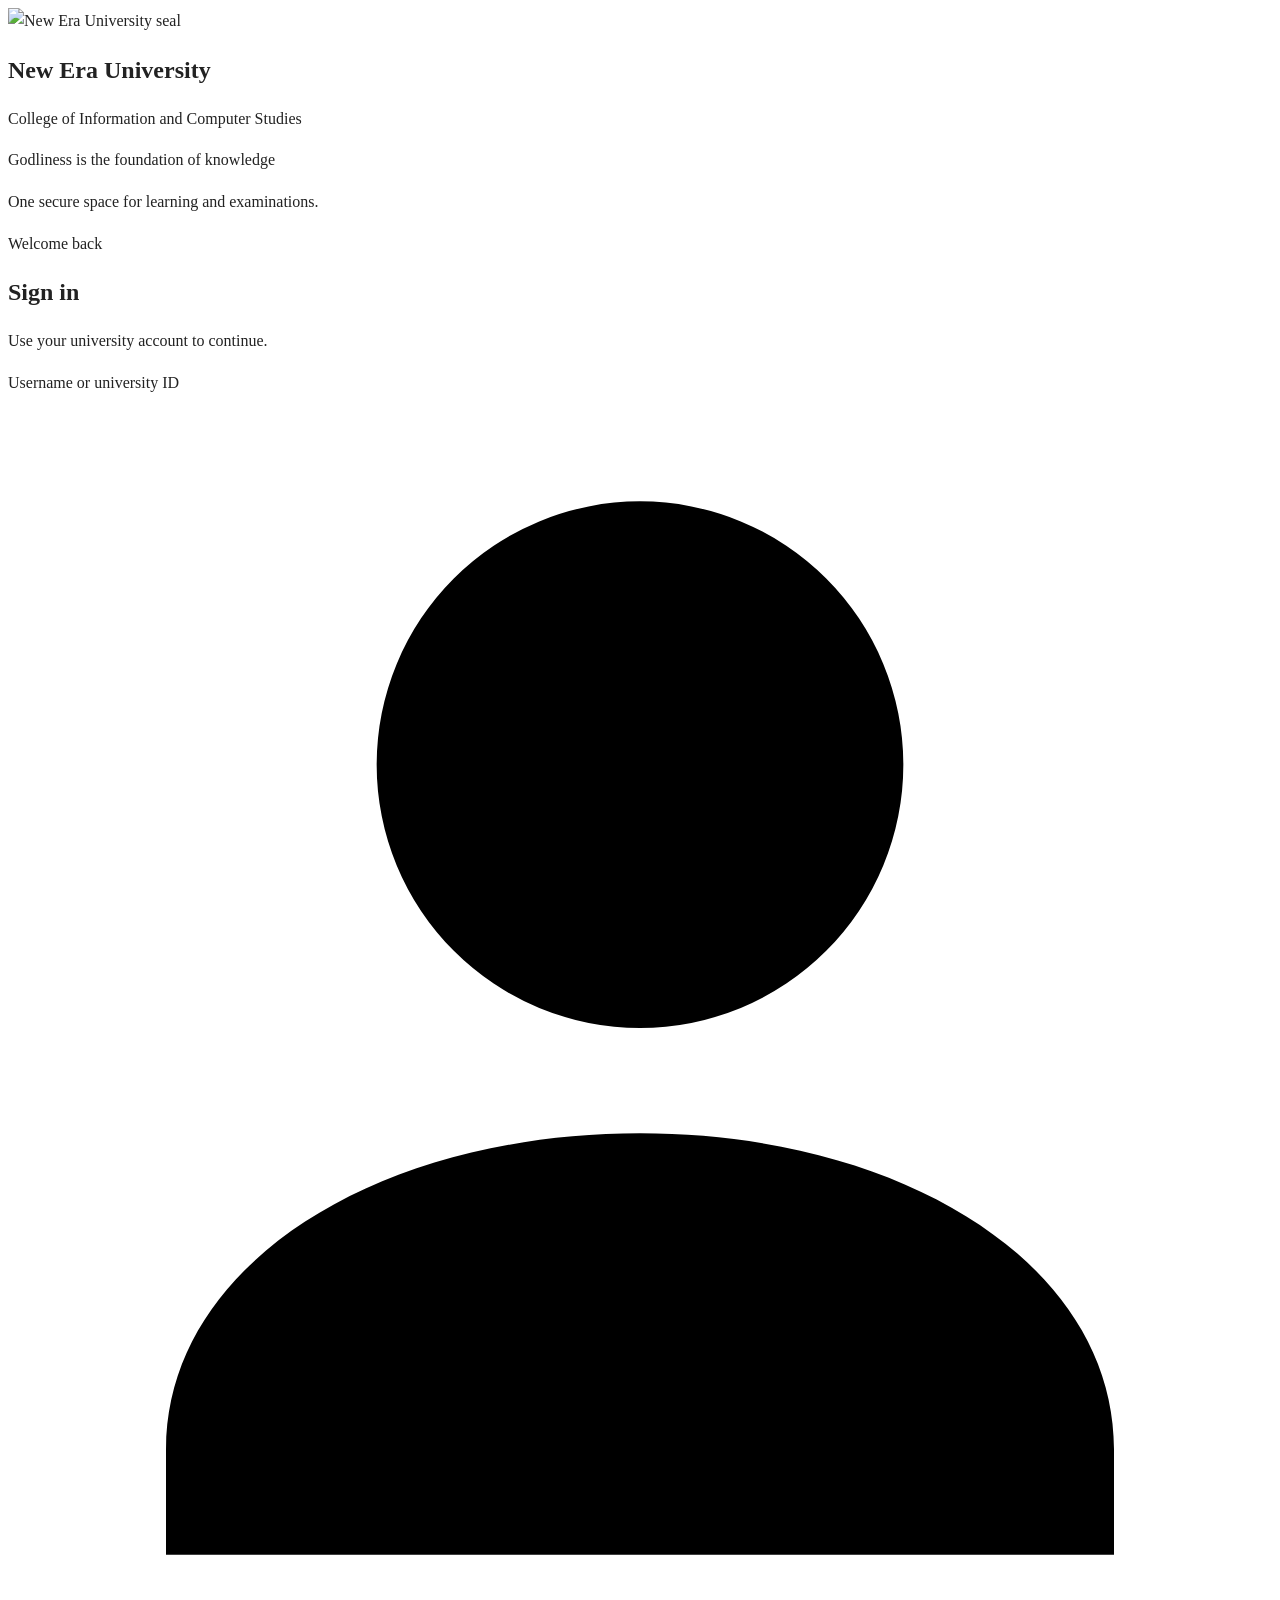
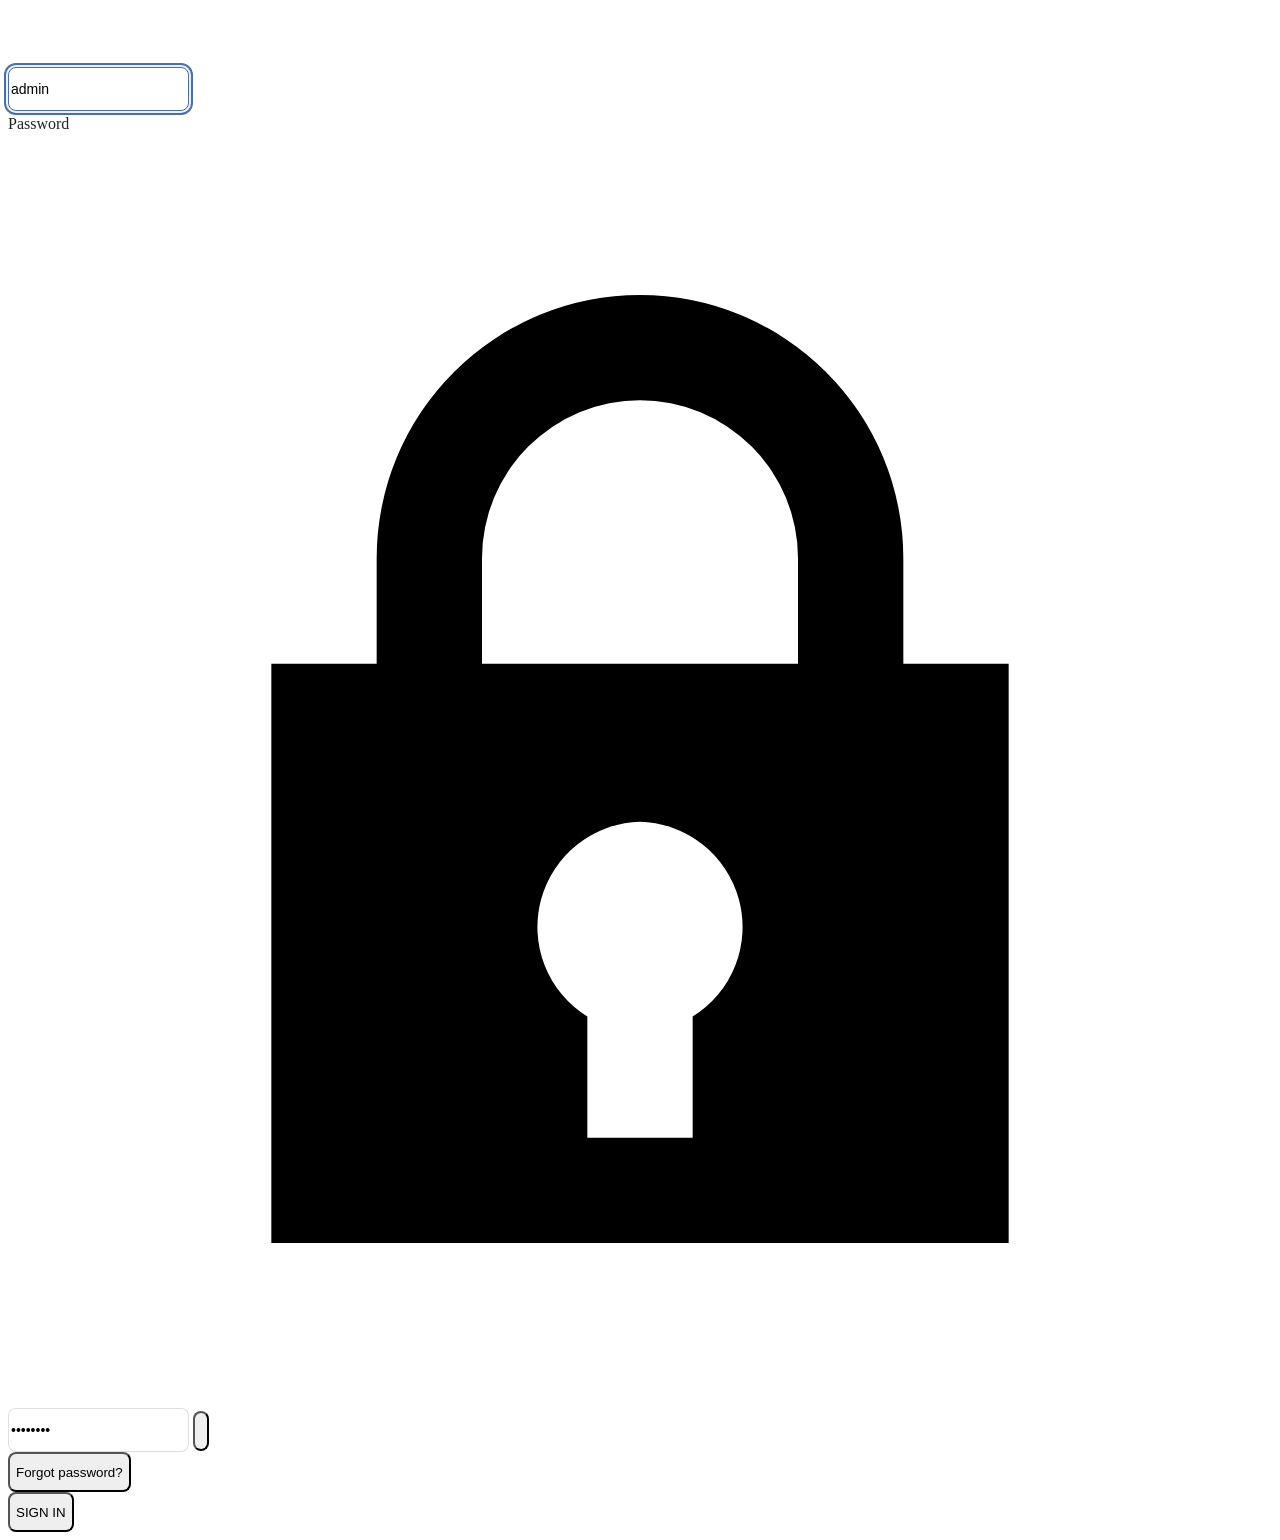
==== html/index.html @ f22efdcf "Redesign Professor workspace and unify role themes - Professor: new Dashboard (top performers, class" ====
<!DOCTYPE html>
<html lang="en">
<head>
  <meta charset="UTF-8" />
  <meta name="viewport" content="width=device-width, initial-scale=1.0" />
  <title>Opening Sign In | Online Examination</title>
  <meta http-equiv="refresh" content="0; url=login.html">
  <link rel="stylesheet" href="../css/style.css?v=20260919-unified-login">
  <link rel="stylesheet" href="../css/shared-ui.css?v=20261118-keep-search">
</head>

<body class="login-bg">
  <div class="overlay"></div>
  
  <div class="container login-container">
    <div class="header">
      <img src="../assets/logo.PNG" alt="NEU Logo" class="logo" />
      <div>
        <h1>NEW ERA UNIVERSITY</h1>
        <h3>COLLEGE OF INFORMATION AND COMPUTER STUDIES</h3>
      </div>
    </div>
    
    <p class="subtitle">Online Examination System</p>
    
    <p>Opening the secure sign-in page…</p>
    <a class="btn admin" href="login.html">CONTINUE TO SIGN IN</a>
  </div>
  
  <script>
    window.location.replace("login.html");
  </script>

</body>
</html>
---- css/shared-ui.css ----
/* ============================================================
   Shared UI layer — design tokens, softening, role accents,
   and the header profile menu.

   Loaded AFTER each page's own styles so these rules win on ties.
   Role accent is chosen by <body data-role="admin|faculty|student">.
   ============================================================ */

:root {
  /* Soft-rounded control shapes */
  --r-sm: 8px;
  --r-md: 12px;
  --r-lg: 18px;
  --r-pill: 999px;

  /* Layered, low-contrast shadows instead of hard borders */
  --sh-xs: 0 1px 2px rgba(16, 24, 40, 0.04);
  --sh-sm: 0 2px 8px rgba(16, 24, 40, 0.06);
  --sh-md: 0 6px 18px rgba(16, 24, 40, 0.08);
  --sh-lg: 0 16px 40px rgba(16, 24, 40, 0.14);

  /* Hairlines, softened */
  --line: rgba(16, 24, 40, 0.08);
  --line-strong: rgba(16, 24, 40, 0.14);

  --ink: #1f2933;
  --ink-soft: #667085;
  --surface: #ffffff;
  --surface-soft: #f7f8fa;

  /* Type scale. The floor is 12px and only labels sit there; anything a
     person actually reads is 13px or larger. */
  --fs-label: 12px;   /* uppercase chips, badges, table-less metadata */
  --fs-sm:    13px;   /* secondary text, captions                     */
  --fs-body:  14px;   /* tables, form text, list content              */
  --fs-md:    15px;   /* primary reading text                         */
  --fs-lg:    17px;   /* section headings                             */

  --lh-tight: 1.35;   /* headings                                     */
  --lh-body:  1.6;    /* everything read in sentences                 */

  /* Comfortable measure for prose. Tables deliberately ignore this. */
  --measure: 70ch;

  /* Minimum comfortable click target */
  --tap: 40px;

  /* Default accent, overridden per role below */
  --accent: #4A6FA5;
  --accent-dark: #3A587F;
  --accent-ink: #ffffff;
  --accent-soft: rgba(74, 111, 165, 0.10);
  --accent-line: rgba(74, 111, 165, 0.28);

  /* Canonical role colors shared by the role picker, login, and dashboards. */
  --role-admin: #4A6FA5;
  --role-faculty: #3A7D78;
  --role-student: #487F53;

  /* Semantic colours. Deliberately NOT the role accent: their meaning must
     stay identical across all three roles, per the project plan. */
  --action:   #4E6E8E;   /* neutral secondary action  */
  --danger:   #B3261E;   /* destructive               */
  --ok-ink:   #2F6B3C;   /* success text              */
  --warn:     #B4780F;   /* attention                 */
  --warn-ink: #8A5A00;   /* attention text            */

  /* Shared report states. Components consume these tokens instead of
     carrying their own literal colors. */
  --status-pending: #8A5208;
  --status-pending-surface: #FFF1DC;
  --status-resolved: #286C3F;
  --status-resolved-surface: #E5F4E9;
  --status-dismissed: #A23939;
  --status-dismissed-surface: #FDE8E7;

  /* Toasts use semantic tokens so their complete surface—not only the
     accent stripe—follows the active account theme. */
  --toast-surface: var(--surface);
  --toast-text: var(--ink);
  --toast-muted: var(--ink-soft);
  --toast-success: #2F6B3C;
  --toast-error: var(--danger);

  /* Compatibility aliases for older components; all resolve through the
     current shared token system instead of depending on individual pages. */
  --accent-strong: var(--accent-dark);
  --border: var(--line);
  --text-muted: var(--ink-soft);
  --success: var(--status-resolved);
  --ok-soft: var(--status-resolved-surface);
}

/* Muted role accents, per the project plan */
body[data-role="admin"] {
  --accent: var(--role-admin);                /* muted blue */
  --accent-soft: rgba(74, 111, 165, 0.10);
  --accent-line: rgba(74, 111, 165, 0.28);
}

body[data-role="faculty"] {
  --accent: var(--role-faculty); /* muted teal — 4.79:1 on white */
  --accent-dark: #2E6663;
  --accent-soft: rgba(58, 125, 120, 0.10);
  --accent-line: rgba(58, 125, 120, 0.28);
}

body[data-role="student"] {
  --accent: var(--role-student); /* muted green — 4.73:1 on white */
  --accent-dark: #3A6743;
  --accent-soft: rgba(72, 127, 83, 0.10);
  --accent-line: rgba(72, 127, 83, 0.28);
}

/* Persistent dark theme shared by Admin, Faculty, and Student. */
:root[data-theme="dark"] {
  color-scheme: dark;
  --ink:#e8eef5;
  --ink-soft:#aeb9c7;
  --surface:#1b2430;
  --surface-soft:#232e3b;
  --line:rgba(226,232,240,.12);
  --line-strong:rgba(226,232,240,.22);
  --sh-xs:0 1px 2px rgba(0,0,0,.25);
  --sh-sm:0 2px 8px rgba(0,0,0,.28);
  --sh-md:0 6px 18px rgba(0,0,0,.32);
  --sh-lg:0 16px 40px rgba(0,0,0,.42);
  --status-pending:#EDC27B;
  --status-pending-surface:rgba(211,154,69,.15);
  --status-resolved:#9BD1A9;
  --status-resolved-surface:rgba(104,180,125,.15);
  --status-dismissed:#EBA0A0;
  --status-dismissed-surface:rgba(215,122,122,.15);
  --toast-success:#82B88C;
}
:root[data-theme="dark"] body { background:#141b24 !important; color:var(--ink) !important; }
:root[data-theme="dark"] .topbar,
:root[data-theme="dark"] .section-card,
:root[data-theme="dark"] .stat-card,
:root[data-theme="dark"] .subject-card,
:root[data-theme="dark"] .sub-card,
:root[data-theme="dark"] .profile-panel,
:root[data-theme="dark"] .modal,
:root[data-theme="dark"] .question-modal,
:root[data-theme="dark"] .subject-info-cell,
:root[data-theme="dark"] .enrolled-subject-card,
:root[data-theme="dark"] .exam-compact-list,
:root[data-theme="dark"] .exam-list-row,
:root[data-theme="dark"] .review-question-card,
:root[data-theme="dark"] .result-detail-body,
:root[data-theme="dark"] .result-detail-grid { background:var(--surface) !important; color:var(--ink) !important; }
:root[data-theme="dark"] h1,:root[data-theme="dark"] h2,:root[data-theme="dark"] h3,:root[data-theme="dark"] h4,
:root[data-theme="dark"] strong,:root[data-theme="dark"] .exam-list-title,:root[data-theme="dark"] .subject-exam-name { color:var(--ink); }
:root[data-theme="dark"] input,:root[data-theme="dark"] select,:root[data-theme="dark"] textarea,
:root[data-theme="dark"] .opt-label,:root[data-theme="dark"] .review-answer-cell { background:var(--surface-soft) !important; color:var(--ink) !important; border-color:var(--line-strong) !important; }
:root[data-theme="dark"] th { background:#202b38 !important; color:#cbd5e1 !important; }
:root[data-theme="dark"] td { color:#dce5ef !important; }
:root[data-theme="dark"] .exam-list-row:hover,:root[data-theme="dark"] .subject-exam-row:hover { background:#202b38 !important; }

/* ---------- Legibility ----------
   None of the pages set a body line-height, so everything fell back to the
   browser default of about 1.2. That is too tight for reading. */

body {
  line-height: var(--lh-body);
  font-size: 16px;
  box-sizing: border-box;
  min-width: 0;
}

/* The shared navigation occupies real viewport space on desktop.  Keeping the
   offset on the body lets every role page resize as one shell, including pages
   whose panels use different class names. */
body.sidebar-layout-ready {
  --sidebar-shell-width: 260px;
  padding-left: 0;
  transition: padding-left .28s ease;
}

body.sidebar-layout-ready.sidebar-open {
  padding-left: var(--sidebar-shell-width);
}

body.sidebar-layout-ready.sidebar-mini {
  padding-left: var(--sidebar-mini-width, 76px);
}

body.sidebar-layout-ready.sidebar-mini.sidebar-open {
  padding-left: var(--sidebar-shell-width);
}

body.sidebar-layout-ready > .topbar {
  position: sticky;
  top: 0;
  /* Keep header popovers above cards and sticky workspace tabs. The sidebar
     and dialogs intentionally use higher layers, so they still cover it. */
  z-index: 40;
  width: 100%;
  max-width: 100%;
  box-sizing: border-box;
}

body.sidebar-layout-ready > :not(#sidebar):not(script):not(.topbar) {
  min-width: 0;
  max-width: 100%;
  box-sizing: border-box;
}

h1, h2, h3, h4 {
  line-height: var(--lh-tight);
  text-wrap: balance;
}

/* Raise the floor. Anything previously at 10-11px was unreadably small; these
   selectors cover the labels, chips and metadata that sat there. */
.stat-lbl,
.review-tag,
.status-pill,
.profile-role,
.remark-head,
.grade-sub,
.preview-pts,
.toast-icon,
.nextup-tag {
  font-size: var(--fs-label);
  line-height: 1.4;
}

/* Content-bearing text: never below 13px, and given room to breathe. */
table,
.grade-ans,
.grade-guide,
.grade-auto-note,
.option-item,
.exam-item-info p,
.review-a,
.review-q,
.remark-box p,
.field-error,
.toast,
.confirm-msg,
.settings-row,
.scale-note,
.no-exams,
.sub-name,
.q-title,
.opt-label,
.preview-q-text {
  font-size: var(--fs-body);
  line-height: var(--lh-body);
}

/* Prose gets a comfortable measure. Tables and grids are exempt: they need
   the full width, and are scrolled rather than wrapped. */
.confirm-msg,
.review-a,
.grade-ans,
.remark-box p,
.no-exams,
.fig-note,
.exam-item-info p,
.preview-instructions,
#modalExamSub,
#studentInfo {
  max-width: var(--measure);
}

/* Comfortable click targets. Several buttons measured 30-33px tall. */
button,
.btn,
.btn-take-exam,
.btn-secondary,
.logout-btn,
.back-btn,
.add-option-btn,
.add-exam-btn,
.edit-btn,
.delete-btn,
.save-btn,
.cancel-btn,
.profile-item {
  min-height: var(--tap);
}

/* Small in-row actions keep their compact look but still meet the floor. */
table button,
.question-actions button,
.exam-item-actions button,
.option-input-group button {
  min-height: 34px;
  padding-top: 7px;
  padding-bottom: 7px;
}

/* Inputs match their buttons so rows line up. */
input:not([type="checkbox"]):not([type="radio"]):not([type="file"]),
select,
textarea {
  min-height: var(--tap);
  font-size: var(--fs-body);
}

textarea {
  line-height: var(--lh-body);
}

/* ---------- Softening ---------- */

/* Controls */
button,
input,
select,
textarea {
  border-radius: var(--r-sm);
}

button {
  transition: background-color .18s ease, box-shadow .18s ease, transform .18s ease;
}

button:not(:disabled):hover {
  box-shadow: var(--sh-sm);
}

button:not(:disabled):active {
  transform: translateY(1px);
}

input,
select,
textarea {
  border: 1px solid var(--line-strong);
  transition: border-color .18s ease, box-shadow .18s ease;
}

input:focus,
select:focus,
textarea:focus {
  outline: none;
  border-color: var(--accent);
  box-shadow: 0 0 0 3px var(--accent-soft);
}

/* Visible keyboard focus everywhere (plan: accessibility) */
a:focus-visible,
button:focus-visible,
input:focus-visible,
select:focus-visible,
textarea:focus-visible,
[tabindex]:focus-visible {
  outline: 2px solid var(--accent);
  outline-offset: 2px;
  border-radius: var(--r-sm);
}

/* Surfaces */
.panel,
.card,
.modal,
.exam-box,
.question-modal,
.section-card,
.stat-card,
.sub-card,
.exams-section,
.questions-section,
.login-container {
  border-radius: var(--r-lg);
  box-shadow: var(--sh-md);
}

.exam-item,
.question-item,
.grade-item,
.review-item,
.preview-q,
.action-box,
.remark-box,
.review-head {
  border-radius: var(--r-md);
}

/* Header: soft shadow rather than a hard rule */
.topbar {
  box-shadow: var(--sh-sm);
  border-bottom: 1px solid var(--line);
}

/* Sidebar: rounded outer edge, softer surface */
#sidebar {
  background: #f4f5f7;
  border-right: 1px solid var(--line);
  border-top-right-radius: var(--r-lg);
  border-bottom-right-radius: var(--r-lg);
  box-shadow: var(--sh-md);
  /* the JS animates width, so transition width rather than transform */
  transition: width .28s ease;
}

#sidebar a {
  border-radius: var(--r-md);
  margin: 3px 10px;
  padding: 11px 14px;
  transition: background-color .18s ease, color .18s ease;
}

#sidebar a:hover {
  background: var(--accent-soft);
  color: var(--accent);
}

#sidebar a.active {
  background: var(--accent);
  color: var(--accent-ink);
  font-weight: 700;
}

#sidebar .close-x {
  border-radius: var(--r-pill);
  width: 40px;
  height: 40px;
  line-height: 1;
  display: inline-flex;
  align-items: center;
  justify-content: center;
  margin-left: 10px;
}

#sidebar .close-x:hover {
  background: var(--accent-soft);
  color: var(--accent);
}

/* Shared sidebar: the same drawer on all three dashboards */
#sidebar {
  position: fixed;
  top: 0;
  left: 0;
  height: 100dvh;
  width: 0;
  overflow-x: hidden;
  overflow-y: auto;
  z-index: 50;
  padding-top: 12px;
  white-space: nowrap;
  max-width: 100vw;
  box-sizing: border-box;
}

#sidebar .close-x {
  border: none;
  background: transparent;
  font-size: 24px;
  color: var(--ink-soft, #495057);
  cursor: pointer;
}

#sidebar a {
  display: flex;
  align-items: center;
  gap: 11px;
  font-size: 15px;
  color: #45505c;
  text-decoration: none;
}

#sidebar a .nav-icon {
  width: 20px;
  flex: none;
  text-align: center;
  font-size: 15px;
}

#sidebar .sidebar-divider {
  display:flex;
  align-items:center;
  gap:10px;
  margin:14px 16px 8px;
  color:var(--ink-soft);
  font-size:10px;
  font-weight:800;
  letter-spacing:.08em;
  text-transform:uppercase;
}
#sidebar .sidebar-divider::after { content:""; height:1px; flex:1; background:var(--line-strong); }
#sidebar .sidebar-divider span { flex:none; }

.menu-btn {
  font-size: 24px;
  line-height: 1;
  cursor: pointer;
  color: #111;
  background: transparent;
  border: none;
  padding: 6px 9px;
  border-radius: var(--r-sm);
  flex: none;
}

.menu-btn:hover {
  background: var(--accent-soft);
  color: var(--accent);
  box-shadow: none;
}

/* On narrow screens the drawer overlays the page. Pushing a phone-sized page
   by 260px would make its controls leave the viewport. */
@media (max-width: 760px) {
  body.sidebar-layout-ready,
  body.sidebar-layout-ready.sidebar-open {
    padding-left: 0;
  }

  #sidebar {
    width: min(260px, 88vw);
  }
}

/* Tables: rounded, hairline separators */
table {
  border-radius: var(--r-md);
  overflow: hidden;
  box-shadow: var(--sh-xs);
}

table th {
  background: #f7f8fa;
  border-bottom: 1px solid var(--line-strong) !important;
}

table td {
  border-bottom: 1px solid var(--line) !important;
}

table tr:last-child td {
  border-bottom: none !important;
}

/* Accent trims */
.tab-btn.active {
  color: var(--accent);
  border-bottom-color: var(--accent);
}

.sub-card {
  border-left: 5px solid var(--course-accent, var(--accent));
}

.stat-card {
  border-top: 4px solid var(--accent);
}

.stat-val,
.page-title,
.topbar-title {
  color: var(--accent);
}

/* Modal backdrops: softer scrim, rounded dialogs */
.modal-bg,
.question-modal-bg {
  background: rgba(16, 24, 40, 0.45);
  -webkit-backdrop-filter: blur(2px);
  backdrop-filter: blur(2px);
}

.modal,
.question-modal,
.exam-box {
  box-shadow: var(--sh-lg);
}

/* ---------- Header profile menu ---------- */

.profile-wrap {
  position: relative;
  display: flex;
  align-items: center;
  gap: 10px;
}

.header-inbox-wrap{position:relative}.header-inbox-btn{position:relative;display:grid;place-items:center;width:42px;height:42px;min-height:42px;padding:0;border:1px solid var(--line);border-radius:12px;background:var(--surface);color:var(--accent);cursor:pointer}.header-inbox-btn:hover{background:var(--accent-soft);border-color:var(--accent-line)}.header-inbox-btn svg{width:20px;height:20px;fill:currentColor}.header-inbox-count,.nav-count{display:inline-grid;place-items:center;min-width:20px;height:20px;padding:0 5px;border-radius:999px;background:var(--danger);color:#fff;font-size:10px;font-weight:850}.header-inbox-count{position:absolute;top:-6px;right:-6px;border:2px solid var(--surface)}.header-inbox-panel{position:absolute;z-index:240;top:calc(100% + 12px);right:0;display:none;width:min(390px,calc(100vw - 28px));overflow:hidden;border:1px solid var(--line);border-radius:16px;background:var(--surface);box-shadow:var(--sh-lg)}.header-inbox-panel.open{display:block}.header-inbox-panel>header{display:flex;justify-content:space-between;align-items:center;padding:16px 18px;border-bottom:1px solid var(--line)}.header-inbox-panel>header span{color:var(--ink-soft);font-size:12px}.header-inbox-list{max-height:430px;overflow:auto}.header-inbox-item{display:grid;gap:3px;padding:14px 18px;border-bottom:1px solid var(--line);background:transparent}.header-inbox-item.pending{box-shadow:inset 3px 0 var(--accent);background:var(--accent-soft)}.header-inbox-item>span{color:var(--accent);font-size:10px;font-weight:850;letter-spacing:.06em;text-transform:uppercase}.header-inbox-item strong{color:var(--ink);font-size:13px}.header-inbox-item p,.header-inbox-empty{margin:0;color:var(--ink-soft);font-size:12px;line-height:1.45}.header-inbox-empty{padding:24px;text-align:center}.nav-count{margin-left:auto}.topbar-right{display:flex;align-items:center}

.avatar {
  border: none;
  cursor: pointer;
  border-radius: var(--r-pill);
  background: var(--accent);
  color: var(--accent-ink);
  font-weight: 700;
  letter-spacing: 0.5px;
  display: inline-flex;
  align-items: center;
  justify-content: center;
  padding: 0;
  flex: none;
}

.avatar-sm {
  width: 42px;
  height: 42px;
  font-size: 15px;
  box-shadow: 0 0 0 2px #fff, 0 0 0 4px var(--accent-line);
}

.avatar-sm:hover {
  box-shadow: 0 0 0 2px #fff, 0 0 0 5px var(--accent);
}

.avatar-lg {
  width: 76px;
  height: 76px;
  font-size: 26px;
  margin: 0 auto 10px;
  box-shadow: 0 0 0 3px #fff, 0 0 0 6px var(--accent-line);
}

/* The panel that opens on click */
.profile-panel {
  position: absolute;
  top: calc(100% + 12px);
  right: 0;
  width: 268px;
  background: var(--toast-surface);
  border: 1px solid var(--line);
  border-radius: var(--r-lg);
  box-shadow: var(--sh-lg);
  padding: 20px 16px 12px;
  z-index: 200;
  opacity: 0;
  transform: translateY(-8px) scale(0.98);
  pointer-events: none;
  transition: opacity .18s ease, transform .18s ease;
}

.profile-panel.open {
  opacity: 1;
  transform: translateY(0) scale(1);
  pointer-events: auto;
}

/* Hero block at the top of the panel */
.profile-hero {
  text-align: center;
  padding-bottom: 16px;
  border-bottom: 1px solid var(--line);
}

.profile-name {
  font-size: 15px;
  font-weight: 700;
  color: var(--toast-text);
  line-height: 1.3;
}

.profile-role {
  display: inline-block;
  margin-top: 6px;
  font-size: 12px;
  font-weight: 700;
  text-transform: uppercase;
  letter-spacing: 0.6px;
  color: var(--accent);
  background: var(--accent-soft);
  padding: 3px 10px;
  border-radius: var(--r-pill);
}

.profile-id {
  margin-top: 6px;
  font-size: 12px;
  color: var(--toast-muted);
}

/* Menu items */
.profile-menu {
  display: flex;
  flex-direction: column;
  gap: 2px;
  margin-top: 8px;
}

.profile-item {
  display: flex;
  align-items: center;
  gap: 10px;
  width: 100%;
  padding: 11px 12px;
  border: none;
  background: transparent;
  border-radius: var(--r-md);
  cursor: pointer;
  font-size: 14px;
  font-weight: 600;
  color: var(--ink);
  text-align: left;
  font-family: inherit;
}

.profile-item:hover {
  background: var(--accent-soft);
  color: var(--accent);
  box-shadow: none;
}

.profile-item .pi-icon {
  font-size: 16px;
  width: 20px;
  text-align: center;
}

.profile-item.danger {
  color: #b3261e;
}

.profile-item.danger:hover {
  background: rgba(179, 38, 30, 0.08);
  color: #b3261e;
}

/* Settings dialog reuses the soft surface language */
.settings-row {
  display: flex;
  justify-content: space-between;
  gap: 14px;
  padding: 11px 0;
  border-bottom: 1px solid var(--line);
  font-size: 14px;
}

.settings-row:last-of-type {
  border-bottom: none;
}

.settings-label {
  color: var(--ink-soft);
}

.settings-value {
  font-weight: 600;
  color: var(--ink);
  text-align: right;
  word-break: break-word;
}

/* ---------- Toast notifications ---------- */

.toast-host {
  position: fixed;
  top: 18px;
  right: 18px;
  z-index: 400;
  display: flex;
  flex-direction: column;
  gap: 10px;
  max-width: min(380px, calc(100vw - 36px));
  pointer-events: none;
}

.toast {
  display: flex;
  align-items: flex-start;
  gap: 11px;
  padding: 13px 14px;
  background: var(--toast-surface);
  border: 1px solid var(--line);
  border-left: 4px solid var(--ink-soft);
  border-radius: var(--r-md);
  box-shadow: var(--sh-md);
  font-size: 13.5px;
  line-height: 1.5;
  color: var(--toast-text);
  pointer-events: auto;
  opacity: 0;
  transform: translateX(14px);
  transition: opacity .2s ease, transform .2s ease;
}

.toast.showing {
  opacity: 1;
  transform: translateX(0);
}

.toast.leaving {
  opacity: 0;
  transform: translateX(14px);
}

.toast-icon {
  flex: none;
  width: 21px;
  height: 21px;
  border-radius: var(--r-pill);
  display: inline-flex;
  align-items: center;
  justify-content: center;
  font-weight: 700;
  font-size: 12px;
  color: #fff;
  background: var(--ink-soft);
}

.toast-body { flex: 1; }

.toast-close {
  flex: none;
  border: none;
  background: transparent;
  cursor: pointer;
  font-size: 17px;
  line-height: 1;
  color: var(--ink-soft);
  padding: 2px 4px;
  border-radius: var(--r-sm);
}

.toast-close:hover {
  background: color-mix(in srgb, var(--toast-muted) 12%, transparent);
  box-shadow: none;
}

/* Colour reinforces the icon and the word; it never carries meaning alone. */
.toast-success { border-left-color: var(--toast-success); }
.toast-success .toast-icon { background: var(--toast-success); }
.toast-error   { border-left-color: var(--toast-error); }
.toast-error   .toast-icon { background: var(--toast-error); }
.toast-info    { border-left-color: var(--accent); }
.toast-info    .toast-icon { background: var(--accent); }

/* ---------- Confirmation dialog ---------- */

.confirm-bg { z-index: 380; }

.confirm-box {
  width: 430px;
  max-width: calc(100vw - 32px);
}

.confirm-msg {
  font-size: 14px;
  line-height: 1.6;
  color: var(--ink-soft);
  margin: 10px 0 4px;
}

.confirm-actions {
  display: flex;
  justify-content: flex-end;
  gap: 10px;
  margin-top: 20px;
}

.confirm-actions button {
  width: auto;
  min-width: 116px;
  margin-top: 0;
  padding: 10px 18px;
  border-radius: var(--r-sm);
  font-weight: 600;
  border: none;
  cursor: pointer;
}

.confirm-cancel {
  background: #eceff1;
  color: var(--ink);
}

.confirm-cancel:hover { background: #dfe4e7; }

.confirm-ok {
  background: var(--accent);
  color: var(--accent-ink);
}

.confirm-ok.is-danger { background: #b3261e; }
.confirm-ok.is-danger:hover { background: #96201a; }

/* ---------- Dialog form fields (textInputDialog / textareaInputDialog / custom prompts) ----------
   Loaded on every page (unlike the page-specific stylesheets) so these dialogs render
   correctly everywhere, not just on pages that happen to load extra CSS. */

.dialog-input-label {
  display: grid;
  gap: 7px;
  margin: 14px 0;
  color: var(--ink-soft);
  font-size: 12px;
  font-weight: 750;
}

.dialog-input-label input,
.dialog-input-label select,
.dialog-input-label textarea {
  width: 100%;
  box-sizing: border-box;
  padding: 11px 12px;
  border: 1px solid var(--line-strong);
  border-radius: 8px;
  background: var(--surface);
  color: var(--ink);
  font: inherit;
}

.dialog-input-label textarea {
  min-height: 120px;
  resize: vertical;
}

/* ---------- Inline field validation ---------- */

.has-error {
  border-color: #b3261e !important;
  box-shadow: 0 0 0 3px rgba(179, 38, 30, 0.12) !important;
}

.field-error {
  display: flex;
  align-items: flex-start;
  gap: 6px;
  margin-top: 6px;
  font-size: 12.5px;
  font-weight: 600;
  color: #b3261e;
  line-height: 1.45;
}

/* The "!" marker means the message reads as an error without relying on hue. */
.field-error::before {
  content: "!";
  flex: none;
  width: 15px;
  height: 15px;
  margin-top: 1px;
  border-radius: var(--r-pill);
  background: #b3261e;
  color: #fff;
  font-size: 10px;
  font-weight: 700;
  display: inline-flex;
  align-items: center;
  justify-content: center;
}

/* Login authentication error region */
.auth-error {
  display: none;
  align-items: flex-start;
  gap: 9px;
  margin-top: 14px;
  padding: 11px 13px;
  background: #fff0ef;
  border: 1px solid #d89a96;
  border-radius: var(--r-md);
  font-size: 13px;
  font-weight: 600;
  color: #8f1d17;
  box-shadow: 0 8px 20px rgba(64, 13, 10, 0.18);
  text-align: left;
  line-height: 1.5;
}

.auth-error.show { display: flex; }

.auth-error::before {
  content: "!";
  flex: none;
  width: 18px;
  height: 18px;
  border-radius: var(--r-pill);
  background: #b3261e;
  color: #fff;
  font-size: 11px;
  font-weight: 700;
  display: inline-flex;
  align-items: center;
  justify-content: center;
}

/* ---------- Exam briefing and timer ---------- */

.exam-head-right {
  display: flex;
  align-items: center;
  gap: 14px;
  flex: none;
}

.exam-close {
  background: none;
  border: none;
  font-size: 22px;
  cursor: pointer;
  color: var(--ink-soft);
  border-radius: var(--r-sm);
  padding: 4px 9px;
}

.exam-close:hover { background: rgba(16, 24, 40, 0.06); box-shadow: none; }

/* Timer chip, top-right of the running attempt */
.exam-timer {
  display: flex;
  flex-direction: column;
  align-items: flex-end;
  gap: 1px;
  padding: 7px 14px;
  border-radius: var(--r-md);
  background: var(--accent-soft);
  border: 1px solid var(--accent-line);
  min-width: 132px;
}

.timer-clock {
  font-size: 21px;
  font-weight: 700;
  line-height: 1.1;
  color: var(--accent);
  font-variant-numeric: tabular-nums;
}

.timer-label {
  font-size: 12px;
  font-weight: 600;
  color: var(--ink-soft);
  white-space: nowrap;
}

/* Urgency is carried by the wording too, not colour alone. */
.exam-timer.is-warning {
  background: rgba(180, 120, 20, 0.10);
  border-color: rgba(180, 120, 20, 0.35);
}

.exam-timer.is-warning .timer-clock { color: var(--warn-ink); }

.exam-timer.is-urgent {
  background: rgba(179, 38, 30, 0.10);
  border-color: rgba(179, 38, 30, 0.38);
}

.exam-timer.is-urgent .timer-clock { color: var(--danger); }

/* Details shown before the attempt starts */
.brief {
  margin: 0 0 4px;
  display: grid;
  gap: 0;
}

.brief-row {
  display: grid;
  grid-template-columns: minmax(140px, 190px) 1fr;
  gap: 16px;
  padding: 11px 0;
  border-bottom: 1px solid var(--line);
}

.brief-row:last-child { border-bottom: none; }

.brief dt {
  font-size: 13px;
  font-weight: 700;
  color: var(--ink-soft);
  text-transform: uppercase;
  letter-spacing: 0.4px;
}

.brief dd {
  margin: 0;
  font-size: 14px;
  line-height: var(--lh-body);
  color: var(--ink);
  max-width: var(--measure);
}

.brief-zone {
  margin-top: 12px;
  font-size: 13px;
  color: var(--ink-soft);
}

.brief-blocked {
  margin-top: 14px;
  padding: 12px 14px;
  background: rgba(180, 120, 20, 0.10);
  border: 1px solid rgba(180, 120, 20, 0.35);
  border-radius: var(--r-md);
  font-size: 14px;
  font-weight: 600;
  color: var(--warn-ink);
}

.field-hint {
  display: block;
  margin-top: 6px;
  font-size: 13px;
  line-height: 1.5;
  color: var(--ink-soft);
}

@media (max-width: 640px) {
  .brief-row { grid-template-columns: 1fr; gap: 3px; }
  .exam-timer { min-width: 0; }
}

/* ---------- Faculty question authoring workspace ---------- */

.authoring-bg {
  padding: 0 !important;
  align-items: stretch !important;
}

.authoring-workspace {
  display: flex;
  flex-direction: column;
  width: 100vw !important;
  max-width: 100vw !important;
  height: 100vh;
  max-height: 100vh !important;
  padding: 0 !important;
  border-radius: 0 !important;
  overflow: hidden !important;
}

.authoring-head {
  display: flex;
  align-items: center;
  gap: 14px;
  min-height: 68px;
  padding: 10px 18px;
  border-bottom: 1px solid var(--line);
  background: var(--surface);
  box-shadow: var(--sh-xs);
  z-index: 2;
}

.authoring-title { flex: 1; min-width: 0; }
.authoring-title h3 { margin: 0 0 3px; white-space: nowrap; overflow: hidden; text-overflow: ellipsis; }
.authoring-title .save-state { margin: 0; }
.authoring-head-actions { display: flex; align-items: center; gap: 9px; }

.icon-action {
  display: inline-flex;
  align-items: center;
  justify-content: center;
  min-width: var(--tap);
  min-height: var(--tap);
  border: 1px solid var(--line-strong);
  border-radius: var(--r-md);
  background: var(--surface);
  color: var(--ink);
  cursor: pointer;
  font-size: 20px;
}

.icon-action:hover { background: var(--accent-soft); color: var(--accent); }

.authoring-body {
  display: grid;
  grid-template-columns: minmax(0, 1fr) 0;
  flex: 1;
  min-height: 0;
  background: var(--surface-soft);
  transition: grid-template-columns 180ms ease;
}

.inspector-open .authoring-body { grid-template-columns: minmax(0, 1fr) minmax(300px, 360px); }

.question-canvas {
  width: min(920px, calc(100% - 40px));
  margin: 22px auto;
  padding: clamp(20px, 4vw, 42px);
  overflow-y: auto;
  border-radius: var(--r-lg);
  background: var(--surface);
  box-shadow: var(--sh-sm);
}

.question-canvas #questionText {
  min-height: 150px;
  font-size: 17px;
  line-height: 1.6;
}

.question-canvas .options-list { margin-top: 24px; }
.question-canvas .options-list > label { display: block; margin-bottom: 10px; font-weight: 700; }

.canvas-hint {
  margin-top: 28px;
  padding: 12px 14px;
  border-radius: var(--r-md);
  background: var(--accent-soft);
  color: var(--ink-soft);
  font-size: 13px;
}

.question-inspector {
  min-width: 0;
  overflow: hidden;
  border-left: 0 solid var(--line);
  background: var(--surface);
  opacity: 0;
  visibility: hidden;
  transition: opacity 140ms ease;
}

.inspector-open .question-inspector {
  padding: 18px;
  overflow-y: auto;
  border-left-width: 1px;
  opacity: 1;
  visibility: visible;
}

.inspector-head {
  display: flex;
  align-items: center;
  justify-content: space-between;
  gap: 10px;
  margin-bottom: 18px;
}

.authoring-mobile-bar { display: none; }

.question-inline-preview {
  margin-top: 24px;
  padding: 18px;
  border: 1px solid var(--border, #d7dee8);
  border-radius: 14px;
  background: var(--surface, #fff);
}
.question-inline-preview .preview-label {
  margin-bottom: 12px;
  color: var(--text-muted, #64748b);
  font-size: 12px;
  font-weight: 700;
  letter-spacing: .06em;
  text-transform: uppercase;
}
.question-inline-preview .preview-prompt { margin: 0 0 5px; font-weight: 650; }
.question-inline-preview ol { margin: 14px 0 0; padding-left: 24px; }
.question-inline-preview li { padding: 5px 8px; border-radius: 7px; }
.question-inline-preview li.is-correct { background: #dcfce7; color: #166534; }
.question-inline-preview .preview-guide { margin: 12px 0 0; color: var(--text-muted, #64748b); }
.save-discard-actions { flex-wrap: wrap; }

.inspector-group { margin: 18px 0 0; padding: 14px; border: 1px solid var(--line); border-radius: var(--r-md); }
.inspector-group legend { padding: 0 6px; font-weight: 700; }
.checkbox-stack { display: grid; gap: 9px; }
.checkbox-stack label { display: flex; align-items: center; gap: 8px; font-weight: 500; }
.matching-pair { display: grid; grid-template-columns: minmax(0,1fr) auto minmax(0,1fr) auto; align-items: center; gap: 7px; margin-bottom: 8px; }
.matching-pair button { min-width: 34px; min-height: 34px; }
.matching-preview { display: grid; grid-template-columns: minmax(0,1fr) minmax(0,1fr); gap: 5px 14px; }
.matching-preview dt { font-weight: 650; }
.matching-preview dd { margin: 0; color: var(--ink-soft); }
.student-matching { display: grid; gap: 12px; margin-top: 18px; }
.student-matching label { display: grid; grid-template-columns: minmax(140px,1fr) minmax(160px,1fr); align-items: center; gap: 12px; }
.drag-bank { display: flex; flex-wrap: wrap; gap: 8px; margin: 16px 0; }
.drag-token { padding: 9px 13px; border: 1px solid var(--accent); border-radius: 999px; background: var(--accent-soft); color: var(--ink); cursor: grab; }
.drag-token[aria-pressed="true"] { outline: 3px solid color-mix(in srgb, var(--accent) 30%, transparent); }
.drop-target { padding: 12px; border: 2px dashed var(--line-strong); border-radius: var(--r-md); }
@media (max-width: 600px) { .matching-pair, .student-matching label { grid-template-columns: 1fr; } }
.question-catalog-head { align-items:flex-start; gap:18px; padding-bottom:18px; border-bottom:1px solid var(--line); }
.question-catalog-title { min-width:0; }.question-catalog-title>span { display:block; margin-bottom:4px; color:var(--accent); font-size:10px; font-weight:850; letter-spacing:.09em; text-transform:uppercase; }
.question-catalog-title h3 { margin:0; max-width:720px; color:var(--ink); font-size:21px; line-height:1.3; }
.question-catalog-actions { display:flex; align-items:center; gap:7px; flex:none; }
.catalog-icon-btn { display:grid; place-items:center; width:42px; min-width:42px; height:42px; min-height:42px; padding:0; border:1px solid var(--line); border-radius:11px; background:var(--surface); color:var(--accent); cursor:pointer; }
.catalog-icon-btn:hover { border-color:var(--accent-line); background:var(--accent-soft); }.catalog-icon-btn svg { width:19px; height:19px; fill:currentColor; }.catalog-icon-btn.publish { color:var(--success); }
.publish-state { display:inline-flex; align-items:center; gap:6px; min-height:34px; padding:6px 10px; border-radius:999px; background:var(--ok-soft); color:var(--ok-ink); font-size:11px; font-weight:800; white-space:nowrap; }.publish-state>span { font-size:8px; }
.question-catalog-toolbar { display:grid; grid-template-columns:max-content minmax(180px,1fr) 190px; align-items:end; gap:12px; margin:16px 0 20px; padding:0; border:0; border-radius:0; background:transparent; }
.question-catalog-toolbar .question-total { align-self:center; color:var(--ink-soft); font-size:13px; white-space:nowrap; }
.question-catalog-toolbar label { display:grid; gap:5px; color:var(--ink-soft); font-size:10px; font-weight:800; letter-spacing:.05em; text-transform:uppercase; }
.question-catalog-toolbar input, .question-catalog-toolbar select { width:100%; min-height:40px; border-color:var(--line); border-radius:9px; background:var(--surface); color:var(--ink); font-size:13px; letter-spacing:normal; text-transform:none; }
@media(max-width:760px){.question-catalog-head{align-items:center}.question-catalog-title h3{font-size:18px}.question-catalog-toolbar{grid-template-columns:1fr 160px}.question-catalog-toolbar .question-total{grid-column:1/-1}.publish-state{width:12px;min-width:12px;height:12px;min-height:12px;padding:0;font-size:0}.publish-state>span{font-size:10px}}
@media(max-width:520px){.question-catalog-head{flex-direction:column;align-items:stretch}.question-catalog-actions{justify-content:flex-start}.question-catalog-toolbar{grid-template-columns:1fr}.question-catalog-toolbar .question-total{grid-column:auto}}
.report-question-btn { margin-top: 12px; border: 0; background: transparent; color: var(--ink-soft); text-decoration: underline; cursor: pointer; }
.question-report { display: flex; justify-content: space-between; align-items: center; gap: 16px; padding: 16px; margin: 10px 0; border: 1px solid var(--line); border-left: 4px solid var(--warn); border-radius: var(--r-md); background: var(--surface); }
.question-report.resolved { border-left-color: var(--success); opacity: .78; }
.question-report h4, .question-report p { margin: 6px 0; }
.report-status { margin-left: 8px; padding: 3px 8px; border-radius: 999px; background: var(--surface-soft); font-size: 12px; text-transform: capitalize; }
.report-main { flex: 1; min-width: 0; }
.header-inbox-btn{position:relative;display:grid;width:44px;min-width:44px;height:44px;padding:0;border:0!important;border-radius:0;background:transparent!important;box-shadow:none!important}.header-inbox-btn:hover{color:var(--accent-strong)}.header-inbox-btn svg{width:25px;height:25px}.header-inbox-count{position:absolute;right:-2px;bottom:-1px;top:auto;min-width:19px;height:19px;padding:0 5px;border:2px solid var(--surface);font-size:9px}.header-inbox-head-actions{display:flex;align-items:center;gap:10px}.header-inbox-read-all{width:auto;min-height:auto;padding:0;border:0;background:transparent;color:var(--accent);font-size:12px;font-weight:800}.header-inbox-read-all:hover{text-decoration:underline;text-underline-offset:3px}.header-inbox-item{width:100%;border:0;border-bottom:1px solid var(--line);border-radius:0;color:inherit;text-align:left;cursor:pointer}.header-inbox-item:hover{background:var(--surface-soft)}
.header-inbox-title{display:flex;align-items:center;gap:9px}.header-inbox-title-count{display:inline-grid;place-items:center;min-width:26px;height:24px;padding:0 8px;border:1px solid rgba(255,255,255,.28);border-radius:999px;background:#bd3f43;color:#fff;font-size:12px;font-weight:900;line-height:1;box-shadow:0 1px 3px rgba(112,24,28,.28)}:root[data-theme="dark"] .header-inbox-title-count{background:#cf565b;color:#fff;border-color:rgba(255,255,255,.22)}
.confirm-box .confirm-cancel{background:#d8dde2!important;color:#344054!important}.confirm-box .confirm-cancel:hover{background:#cbd2d9!important}:root[data-theme="dark"] .confirm-box .confirm-cancel{background:#4a5563!important;color:#e2e8f0!important}:root[data-theme="dark"] .confirm-box .confirm-cancel:hover{background:#596575!important}.inbox-related-report{display:grid;width:100%;gap:5px;margin-top:16px;padding:13px 14px;border:1px solid var(--line);border-radius:11px;background:var(--surface-soft);color:var(--ink);text-align:left;cursor:pointer}.inbox-related-report-head{display:flex;align-items:center;justify-content:space-between;gap:10px}.inbox-related-report-head>strong{font-size:10px;letter-spacing:.06em;text-transform:uppercase}.inbox-related-report-head>span{padding:3px 7px;border-radius:999px;font-size:10px;font-weight:800;text-transform:capitalize}.inbox-related-report>b{font-size:13px}.inbox-related-report>small{color:var(--ink-soft);line-height:1.45}.question-report.inbox-report-target{outline:3px solid var(--accent);outline-offset:3px;box-shadow:var(--sh-lg)}
.report-profile-link,.report-subject-link{width:max-content;max-width:100%;color:inherit;text-decoration:none}.report-profile-link{font-weight:850}.report-subject-link{color:var(--ink-soft)}.report-profile-link:hover,.report-subject-link:hover,.report-profile-link:focus-visible,.report-subject-link:focus-visible{color:var(--accent);text-decoration:underline;text-underline-offset:3px}
.enrolled-subject-card.student-course-card{--course-accent:#2f8d83;--course-soft:#e8f5f2;position:relative;min-height:196px;overflow:hidden;padding:20px 22px;border:1px solid color-mix(in srgb,var(--course-accent) 20%,var(--line));border-left:5px solid var(--course-accent);border-radius:18px;background:linear-gradient(145deg,var(--surface) 58%,var(--course-soft));box-shadow:var(--sh-md);transition:transform .2s,box-shadow .2s,border-color .2s}.enrolled-subject-card.student-course-card:nth-child(4n+2){--course-accent:#3576a8;--course-soft:#eaf2f9}.enrolled-subject-card.student-course-card:nth-child(4n+3){--course-accent:#7560ad;--course-soft:#f0edf9}.enrolled-subject-card.student-course-card:nth-child(4n+4){--course-accent:#b2762e;--course-soft:#fbf2e6}.enrolled-subject-card.student-course-card::after{content:"";position:absolute;right:-38px;bottom:-54px;width:150px;height:150px;border:22px solid color-mix(in srgb,var(--course-accent) 10%,transparent);border-radius:50%;pointer-events:none}.enrolled-subject-card.student-course-card:hover{transform:translateY(-4px);border-color:color-mix(in srgb,var(--course-accent) 42%,var(--line));box-shadow:var(--sh-lg)}.student-course-head{position:relative;z-index:1;display:flex;align-items:center;justify-content:space-between}.student-course-icon,.student-course-arrow{display:grid;place-items:center;color:var(--course-accent)}.student-course-icon{width:40px;height:40px;border-radius:12px;background:var(--course-soft)}.student-course-arrow{width:32px;height:32px;border:1px solid color-mix(in srgb,var(--course-accent) 24%,var(--line));border-radius:10px;background:color-mix(in srgb,var(--surface) 80%,transparent);transition:transform .2s}.student-course-icon svg,.student-course-arrow svg{width:20px;height:20px;fill:currentColor}.student-course-card:hover .student-course-arrow{transform:translateX(3px)}.student-course-card .student-course-code{position:relative;z-index:1;display:block;margin:15px 0 5px;padding:0;border-radius:0;background:transparent;color:var(--course-accent);font-size:18px;font-weight:850;letter-spacing:.025em}.student-course-card h4{position:relative;z-index:1;margin:0;color:var(--ink);font-size:15px;line-height:1.35}.student-course-card .student-course-meta{position:relative;z-index:1;display:flex;grid-template-columns:none;flex-wrap:wrap;gap:7px;margin-top:15px;padding:0;border:0}.student-course-card .student-course-meta>span{display:inline-flex;margin:0;padding:5px 8px;border:1px solid color-mix(in srgb,var(--course-accent) 18%,var(--line));border-radius:999px;background:color-mix(in srgb,var(--surface) 76%,transparent);color:var(--ink-soft);font-size:11px;font-weight:750;letter-spacing:0;text-transform:none}:root[data-theme="dark"] .enrolled-subject-card.student-course-card{background:var(--surface)!important;border-color:var(--line-strong);border-left-color:var(--course-accent)}:root[data-theme="dark"] .student-course-card .student-course-icon{background:color-mix(in srgb,var(--course-accent) 18%,var(--surface-soft))}:root[data-theme="dark"] .student-course-card .student-course-meta>span{background:color-mix(in srgb,var(--surface-soft) 82%,transparent);color:var(--ink-soft)}
.student-course-progress{position:relative;z-index:1;margin-top:16px}.student-course-progress-label{display:flex;align-items:center;justify-content:space-between;gap:12px;color:var(--ink-soft);font-size:11px;font-weight:750}.student-course-progress-label strong{color:var(--course-accent);font-size:12px}.student-course-progress-track{height:7px;margin-top:7px;overflow:hidden;border-radius:999px;background:color-mix(in srgb,var(--course-accent) 13%,var(--surface-soft))}.student-course-progress-track>span{display:block;height:100%;border-radius:inherit;background:var(--course-accent);transition:width .3s ease}.student-course-progress small{display:block;margin-top:6px;color:var(--ink-muted);font-size:10px}
.report-actions { display: flex; flex-wrap: wrap; gap: 7px; justify-content: flex-end; }
.question-report[role="button"]{cursor:pointer}.question-report[role="button"]:hover,.question-report[role="button"]:focus-visible{border-color:var(--accent-line);box-shadow:var(--sh-sm);outline:none}.report-actions button{min-height:38px;border-radius:9px}.report-actions button:disabled{opacity:.5;cursor:default}.report-question-open{display:grid;place-items:center;width:38px;min-width:38px;padding:0;border:1px solid var(--line);background:var(--surface);color:var(--accent)}.report-question-open:hover{background:var(--accent-soft);border-color:var(--accent-line)}.report-question-open svg{width:18px;height:18px;fill:currentColor}.reported-question-context{margin-bottom:16px;padding:16px;border:1px solid var(--accent-line);border-left:4px solid var(--warn);border-radius:12px;background:var(--accent-soft)}.reported-question-head{display:flex;align-items:flex-start;justify-content:space-between;gap:12px}.reported-question-head>div{display:grid;gap:3px}.reported-question-head>div>span{color:var(--accent);font-size:10px;font-weight:850;letter-spacing:.07em;text-transform:uppercase}.reported-question-context p{margin:10px 0 5px;color:var(--ink)}.reported-question-context small{color:var(--ink-soft)}.reported-question-context label{display:grid;gap:6px;margin-top:13px;color:var(--ink);font-size:12px;font-weight:750}.reported-question-context textarea{min-height:68px}
.question-report{position:relative}.question-report .report-card-head{padding-right:86px}.question-report .report-status{position:absolute;top:14px;right:14px;margin:0}.question-report.resolved{opacity:1}
.report-card-head{display:flex;align-items:flex-start;justify-content:space-between;gap:12px;margin-bottom:12px}.report-card-head>div{display:grid;gap:3px}.report-card-head>div>small{color:var(--ink-soft);font-size:11px}.report-problem-pill{display:inline-flex;align-items:center;width:max-content;margin:2px 0 4px;padding:4px 8px;border-radius:999px;background:color-mix(in srgb,var(--warn) 15%,var(--surface));color:var(--warn-ink);font-size:11px;font-weight:800}.report-actions{flex-wrap:nowrap}.report-action-icon{display:grid;place-items:center;width:38px;min-width:38px;height:38px;padding:0;border:1px solid var(--line);background:var(--surface);color:var(--accent);font-size:17px}.report-action-icon:hover{border-color:var(--accent-line);background:var(--accent-soft)}.report-action-icon.resolve{color:var(--success)}.report-action-icon.dismiss{color:var(--danger)}.report-settings-wrap{position:relative}.report-settings-menu{position:absolute;z-index:40;top:44px;right:0;display:none;width:210px;padding:6px;border:1px solid var(--line);border-radius:12px;background:var(--surface);box-shadow:var(--sh-lg)}.report-settings-menu.open{display:grid}.report-settings-menu button{display:flex;align-items:center;gap:9px;width:100%;min-height:39px;padding:8px 10px;border:0;border-radius:8px;background:transparent;color:var(--ink);font-size:12px;font-weight:700;text-align:left}.report-settings-menu button:hover{background:var(--accent-soft);color:var(--accent)}.report-settings-menu button.danger{color:var(--danger)}.report-settings-menu button span{display:grid;place-items:center;width:20px;flex:none}@media(max-width:700px){.question-report{align-items:stretch;flex-direction:column}.report-actions{justify-content:flex-start}.report-settings-menu{right:auto;left:0}}
.report-filter-tabs{display:flex;gap:24px;margin:2px 0 14px;border-bottom:1px solid var(--line);overflow-x:auto;scrollbar-width:none}.report-filter-tab{position:relative;display:inline-flex;align-items:center;gap:7px;width:auto;min-height:42px;padding:8px 1px 11px;border:0;border-radius:0;background:transparent!important;color:var(--ink-soft);font-weight:750;white-space:nowrap;box-shadow:none}.report-filter-tab::after{content:"";position:absolute;right:0;bottom:-1px;left:0;height:2px;background:transparent}.report-filter-tab:hover,.report-filter-tab.active{background:transparent!important;color:var(--accent)}.report-filter-tab.active::after{background:var(--accent)}.report-filter-count{display:inline-grid;place-items:center;min-width:23px;height:20px;padding:0 6px;border-radius:999px;background:var(--surface-soft);color:var(--ink-soft);font-size:11px;font-weight:850}.report-filter-tab.active .report-filter-count{background:var(--accent-soft);color:var(--accent)}.report-sort-tools{display:flex;align-items:center;justify-content:flex-end;gap:8px;margin:0 0 14px}.report-sort-tools label{display:flex;align-items:center;gap:8px;color:var(--ink-soft);font-size:12px;font-weight:750}.report-sort-tools select{width:auto;min-width:150px;margin:0;padding:8px 32px 8px 10px}.report-sort-direction{display:grid;place-items:center;width:38px;min-width:38px;height:38px;min-height:38px;padding:0;border:1px solid var(--line);border-radius:10px;background:var(--surface);color:var(--accent)}.report-sort-direction span{display:block;transition:transform .18s ease}.report-sort-direction.asc span{transform:rotate(180deg)}@media(max-width:560px){.report-sort-tools{justify-content:flex-start}.report-sort-tools label{flex:1}.report-sort-tools select{width:100%;min-width:0}}
.report-note-label { display: grid; gap: 5px; margin-top: 12px; font-weight: 650; }
.report-note-label textarea { min-height: 70px; }
.question-report-filter { display: flex; align-items: center; gap: 8px; margin: 12px 0; }
.question-media { margin: 16px 0; }
.question-media img { display: block; max-width: 100%; max-height: 420px; border-radius: var(--r-md); object-fit: contain; }
.question-media figcaption { margin-top: 7px; color: var(--ink-soft); font-size: 13px; }
.question-media-error, .media-warning { margin: 10px 0; padding: 10px 12px; border-radius: var(--r-sm); background: #fff7ed; color: #9a3412; }
.question-resource a { font-weight: 650; overflow-wrap: anywhere; }

@media (max-width: 700px) {
  .authoring-head { padding: 8px 12px; }
  .authoring-head > .icon-action, .authoring-head-actions { display: none; }
  .authoring-body, .inspector-open .authoring-body { display: block; position: relative; }
  .question-canvas { width: 100%; height: 100%; margin: 0; padding: 20px 16px 92px; border-radius: 0; }
  .question-inspector {
    position: absolute;
    inset: 0;
    z-index: 4;
    transform: translateX(100%);
    opacity: 1;
    visibility: visible;
    border: 0;
    transition: transform 180ms ease;
  }
  .inspector-open .question-inspector {
    padding: 20px 16px 92px;
    transform: translateX(0);
    border: 0;
  }
  .authoring-mobile-bar {
    position: fixed;
    left: 0;
    right: 0;
    bottom: 0;
    z-index: 8;
    display: grid;
    grid-template-columns: repeat(3, 1fr);
    padding: 7px max(8px, env(safe-area-inset-right)) calc(7px + env(safe-area-inset-bottom)) max(8px, env(safe-area-inset-left));
    border-top: 1px solid var(--line);
    background: var(--surface);
    box-shadow: 0 -4px 16px rgba(16, 24, 40, 0.10);
  }
  .authoring-mobile-bar button {
    display: flex;
    flex-direction: column;
    align-items: center;
    gap: 2px;
    min-height: 48px;
    border: 0;
    border-radius: var(--r-md);
    background: transparent;
    color: var(--ink);
    font-weight: 700;
    cursor: pointer;
  }
  .authoring-mobile-bar button span:first-child { font-size: 19px; }
  .authoring-mobile-bar button span:last-child { font-size: 11px; }
}

/* ---------- Paged examination runner ---------- */

.exam-progress {
  display: flex;
  align-items: center;
  justify-content: space-between;
  gap: 12px;
  margin: 4px 0 12px;
  padding: 9px 12px;
  border-radius: var(--r-md);
  background: var(--accent-soft);
  color: var(--accent);
  font-size: 13px;
  font-weight: 700;
}

.prog-counts { color: var(--ink-soft); font-weight: 600; }

.save-state {
  align-items: center;
  margin: 0 0 12px;
  padding: 4px 9px;
  border-radius: var(--r-pill);
  font-size: 12px;
  font-weight: 700;
}

.save-state.is-saving { background: var(--surface-soft); color: var(--ink-soft); }
.save-state.is-saved { background: rgba(79, 138, 91, 0.12); color: #2f6b3c; }
.save-state.is-failed { background: rgba(179, 38, 30, 0.10); color: var(--danger); }

.q-head {
  display: flex;
  justify-content: space-between;
  gap: 12px;
  margin-bottom: 14px;
  color: var(--ink-soft);
  font-size: 13px;
  font-weight: 700;
}

.q-number { color: var(--accent); }

.short-ans-input {
  width: 100%;
  min-height: 120px;
  padding: 12px;
  border: 1px solid var(--line-strong);
  border-radius: var(--r-md);
  font: inherit;
  resize: vertical;
}

.q-nav {
  display: grid;
  grid-template-columns: 1fr auto 1fr;
  align-items: center;
  gap: 10px;
  margin-top: 18px;
}

.q-nav > :last-child { justify-self: end; }

.flag-btn {
  border: 1px solid var(--line-strong);
  background: var(--surface);
  color: var(--ink-soft);
  padding: 8px 14px;
  border-radius: var(--r-md);
  cursor: pointer;
  font-weight: 700;
}

.flag-btn.is-flagged {
  background: rgba(180, 120, 20, 0.12);
  border-color: rgba(180, 120, 20, 0.42);
  color: var(--warn-ink);
}

.q-nav button:disabled { opacity: 0.45; cursor: not-allowed; }
.tag-flagged { background: rgba(180, 120, 20, 0.12); color: var(--warn-ink); }

.exam-navigator {
  position: fixed;
  right: 0;
  top: 50%;
  z-index: 190;
  transform: translateY(-50%);
  pointer-events: none;
}

.nav-handle {
  position: absolute;
  right: 0;
  top: 50%;
  transform: translateY(-50%);
  width: 42px;
  min-height: 54px;
  border: 1px solid var(--accent-line);
  border-right: 0;
  border-radius: var(--r-lg) 0 0 var(--r-lg);
  background: var(--accent);
  color: #fff;
  font-size: 20px;
  cursor: pointer;
  pointer-events: auto;
}

.nav-panel {
  width: min(300px, calc(100vw - 36px));
  max-height: min(70vh, 560px);
  overflow-y: auto;
  padding: 16px;
  border: 1px solid var(--line);
  border-radius: var(--r-lg) 0 0 var(--r-lg);
  background: var(--surface);
  box-shadow: var(--sh-lg);
  transform: translateX(102%);
  transition: transform 180ms ease;
  pointer-events: auto;
}

.exam-navigator.open .nav-panel { transform: translateX(0); }
.exam-navigator.open .nav-handle { display: none; }
.faculty-question-navigator.is-positioned { right:auto; transform:none; }
.faculty-question-navigator.is-positioned .nav-handle { left:0; right:auto; top:0; transform:none; touch-action:none; cursor:grab; }
.faculty-question-navigator.is-dragging .nav-handle { cursor:grabbing; }
.faculty-question-navigator.is-positioned .nav-panel { position:fixed; left:0; top:0; transform:none; visibility:hidden; opacity:0; transition:opacity 160ms ease; }
.faculty-question-navigator.is-positioned.open .nav-panel { visibility:visible; opacity:1; }
.faculty-question-navigator .nav-legend { display:none!important; }

.nav-head {
  display: flex;
  align-items: center;
  justify-content: space-between;
  margin-bottom: 10px;
}

.nav-close {
  border: 0;
  border-radius: var(--r-sm);
  background: transparent;
  color: var(--ink-soft);
  padding: 4px 8px;
  font-size: 22px;
  cursor: pointer;
}

.nav-legend {
  display: flex;
  gap: 12px;
  margin-bottom: 12px;
  color: var(--ink-soft);
  font-size: 12px;
}

.nav-cells {
  display: grid;
  grid-template-columns: repeat(5, minmax(38px, 1fr));
  gap: 8px;
}

.nav-cell {
  position: relative;
  min-height: 44px;
  border: 1px solid var(--line-strong);
  border-radius: var(--r-md);
  background: var(--surface);
  color: var(--ink);
  cursor: pointer;
  font-weight: 700;
}

.nav-cell.is-answered { background: rgba(79, 138, 91, 0.12); color: #2f6b3c; }
.nav-cell.is-flagged { box-shadow: inset 0 -3px 0 var(--warn); }
.nav-cell.is-current { outline: 3px solid var(--accent-line); border-color: var(--accent); }
.cell-mark { position: absolute; right: 3px; top: 1px; font-size: 10px; }

@media (max-width: 640px) {
  .exam-progress { align-items: flex-start; flex-direction: column; gap: 2px; }
  .q-head { flex-direction: column; gap: 3px; }
  .q-nav { grid-template-columns: 1fr 1fr; }
  .q-nav .flag-btn { grid-column: 1 / -1; grid-row: 1; }
  .q-nav > :last-child { justify-self: stretch; }
  .q-nav button { width: 100%; }
  .nav-panel { width: calc(100vw - 20px); max-height: 75vh; }
}

/* ---------- Grade display ---------- */

.grade-chip {
  display: inline-flex;
  align-items: baseline;
  gap: 6px;
  padding: 4px 12px;
  border-radius: var(--r-pill);
  font-weight: 700;
  font-size: 13px;
  white-space: nowrap;
}

.grade-pass {
  background: rgba(79, 138, 91, 0.12);
  color: #2f6b3c;
}

.grade-fail {
  background: rgba(179, 38, 30, 0.10);
  color: #b3261e;
}

.grade-pending {
  background: rgba(180, 120, 20, 0.12);
  color: #8a5a00;
}

.grade-rating {
  font-size: 15px;
}

.grade-sub {
  font-weight: 600;
  font-size: 12px;
  opacity: 0.85;
}

@media (max-width: 640px) {
  .profile-panel {
    width: calc(100vw - 32px);
    right: -8px;
  }
}

/* ============================================================
   Small screens
   ============================================================ */

/* Wide content scrolls inside its own box, never sideways with the page. */
.table-scroll {
  overflow-x: auto;
  -webkit-overflow-scrolling: touch;
  border-radius: var(--r-md);
  /* A faint edge hints there is more to the right. */
  background:
    linear-gradient(to right, var(--surface, #fff) 30%, rgba(255, 255, 255, 0)) left / 24px 100% no-repeat,
    linear-gradient(to left,  var(--surface, #fff) 30%, rgba(255, 255, 255, 0)) right / 24px 100% no-repeat;
}

/* Cross-role data-list tools: the same behavior and placement on Admin,
   Faculty, and Student pages while inheriting each role's accent color. */
.role-table-shell { position:relative; margin-top:12px; padding-top:52px; }
.role-table-tools { position:absolute; z-index:6; top:0; right:12px; display:flex; }
.role-table-shell .table-scroll { max-height:calc(100vh - 260px); overflow:auto; }
.role-table-tools .table-tools { display:flex; align-items:center; gap:6px; }
.role-table-tools .tool-icon { display:grid; place-items:center; width:40px; height:40px; min-height:40px; padding:0; border:1px solid #d8e1eb; border-radius:11px; background:#fff; color:var(--accent); box-shadow:0 3px 10px rgba(37,64,91,.08); }
.role-table-tools .tool-icon:hover { border-color:var(--accent); background:var(--accent-soft); }
.role-table-tools .tool-icon:disabled { opacity:.4; cursor:not-allowed; }
.role-table-tools .tool-icon svg { width:18px; height:18px; fill:currentColor; }
.role-table-tools .tool-icon.active { border-color:var(--accent); background:var(--accent-soft); }
.role-table-tools .table-direction svg { transition:transform .22s ease; }
.role-table-tools .table-direction.descending svg { transform:rotate(180deg); }
.role-table-tools .table-search-box, .role-table-tools .table-tool-select { position:absolute; top:48px; right:0; z-index:8; padding:9px; border:1px solid #dbe3ec; border-radius:12px; background:#fff; box-shadow:0 12px 30px rgba(25,42,62,.16); }
.role-table-tools .table-search-box[hidden], .role-table-tools .table-tool-select[hidden] { display:none; }
.role-table-tools .table-search-box input { width:min(280px,70vw); min-height:40px; margin:0; border:1px solid #ccd7e3; border-radius:9px; padding:0 11px; }
.role-table-tools .table-tool-select { display:flex; align-items:center; gap:8px; white-space:nowrap; }
.role-table-tools .table-tool-select select { min-height:38px; border:1px solid #ccd7e3; border-radius:9px; background:#fff; padding:0 8px; }
.role-table-tools .table-page-status { min-width:34px; color:#6c7b8e; font-size:11px; font-weight:750; text-align:center; }
.role-table-shell .table-group-row td { padding:8px 16px !important; background:var(--accent-soft) !important; color:var(--accent) !important; font-size:12px; font-weight:800; letter-spacing:.04em; text-transform:uppercase; }
.role-table-shell .table-group-row strong { float:right; font-size:11px; opacity:.75; }

.table-scroll > table {
  /* Below this the columns crush together and become unreadable, so the
     container scrolls instead. */
  min-width: 560px;
  margin-top: 0;
}

/* Nothing may be wider than the viewport. */
.modal,
.question-modal,
.exam-box,
.login-container,
.confirm-box {
  max-width: calc(100vw - 28px);
}

body { overflow-x: hidden; }

@media (max-width: 640px) {
  /* Header: keep the logo, title and avatar on one line without crowding. */
  .topbar { padding: 10px 14px; gap: 8px; }
  .topbar img.logo, .topbar-left img { height: 32px; width: auto; }
  .page-title, .topbar-title { font-size: 17px; }

  /* Page gutters */
  #page, .page { padding-left: 14px; padding-right: 14px; margin-top: 18px; }
  .panel, .section-card, .exams-section, .questions-section { padding: 18px 15px; }

  /* Dialogs become near-full-screen sheets rather than cramped boxes. */
  .modal, .question-modal, .exam-box {
    width: calc(100vw - 20px);
    max-width: calc(100vw - 20px);
    max-height: calc(100vh - 24px);
    padding: 20px 16px;
    border-radius: var(--r-md);
  }

  /* Action rows stack, so buttons keep a full-width tap target. */
  .modal-buttons,
  .confirm-actions,
  #examModalActions,
  .sub-actions {
    flex-direction: column;
    align-items: stretch;
  }

  .modal-buttons button,
  .confirm-actions button,
  #examModalActions button,
  .sub-actions button { width: 100%; }

  /* Exam header: timer drops under the title instead of squeezing it. */
  .exam-box > div:first-child { flex-wrap: wrap; gap: 10px; }
  .exam-head-right { width: 100%; justify-content: space-between; }

  /* Question and grading rows stack */
  .exam-item, .grade-controls, .exams-header, .question-actions {
    flex-direction: column;
    align-items: stretch;
    gap: 10px;
  }

  .exam-item-actions, .question-actions { flex-wrap: wrap; }
  .exam-item-actions button, .question-actions button { flex: 1 1 auto; }

  .grade-remark { min-width: 0; }

  /* Toasts span the width so the text is not squeezed into a sliver. */
  .toast-host {
    top: 10px;
    left: 10px;
    right: 10px;
    max-width: none;
  }

  /* Import controls stack instead of colliding with the file input. */
  .action-box { flex-direction: column; align-items: stretch; }
  .action-box button, .action-box input[type="file"] { width: 100%; }

  /* Stat cards two-up rather than one giant column. */
  .stats-grid { grid-template-columns: repeat(2, 1fr); gap: 12px; }
}

@media (max-width: 400px) {
  .stats-grid { grid-template-columns: 1fr; }
  .table-scroll > table { min-width: 480px; }
}

/* ---------- Dark-theme hard-coded colour audit ----------
   Legacy pages still contain literal light colours. These selectors map all
   user-facing surfaces, typography, pills, and controls back to the shared
   dark tokens without changing semantic success/warning/error meaning. */
:root[data-theme="dark"] body[data-role="admin"] { --accent:#829bbd; --accent-dark:#6f88aa; --accent-soft:rgba(130,155,189,.12); --accent-line:rgba(130,155,189,.28); }
:root[data-theme="dark"] body[data-role="faculty"] { --accent:#70a49f; --accent-dark:#5d918c; --accent-soft:rgba(112,164,159,.12); --accent-line:rgba(112,164,159,.28); }
:root[data-theme="dark"] body[data-role="student"] { --accent:#7ca486; --accent-dark:#698f73; --accent-soft:rgba(124,164,134,.12); --accent-line:rgba(124,164,134,.28); }
:root[data-theme="dark"] { --danger:#df817b; --ok-ink:#82b88c; --warn:#caa45d; --warn-ink:#d8b873; }

:root[data-theme="dark"] :is(.topbar,.section-card,.stat-card,.card,.sub-card,.subject-card,.subject-info-cell,
  .enrolled-subject-card,.exam-compact-list,.exam-list-row,.result-detail-body,.result-detail-grid,
  .review-question-card,.q-item,.exam-box,.exam-page-header,#examModalActions,.calendar-day,.calendar-nav button,
  .workspace-tabs,.week-cell,.workspace-icon,.workspace-rail,.workspace-data-card,.workspace-editor,
  .content-block-actions button,.profile-panel,.modal,.question-modal,.table-search-box,.table-tool-select) {
  background:var(--surface) !important;
  color:var(--ink) !important;
  border-color:var(--line-strong) !important;
}
:root[data-theme="dark"] :is(.content-block,.calendar-weekday,.calendar-day.outside,.review-choice,.scale-grid span,
  .scale-note code,.nav-cell,.drop-target,.role-table-tools .table-tool-select select) {
  background:var(--surface-soft) !important;
  color:var(--ink) !important;
  border-color:var(--line-strong) !important;
}
:root[data-theme="dark"] :is(.stat-lbl,.panel-description,.subject-card-title span,.subject-summary-label,
  .subject-exam-meta,.result-detail-grid span,.review-page-head p,.review-answer-cell span,.subject-empty,
  .enrolled-subject-meta span,.subject-info-cell p,.subject-info-cell li,.subject-detail-exam span,
  .exam-list-meta,.calendar-number,.scale-note,.profile-role,.profile-id,.field-hint,#modalExamSub) {
  color:var(--ink-soft) !important;
}
:root[data-theme="dark"] :is(.section-card h3,.subject-card-title strong,.subject-exam-name,.result-detail-grid strong,
  .review-page-head h2,.review-question-card h4,.enrolled-subject-card h4,.enrolled-subject-meta strong,
  .subject-detail-exam strong,.exam-list-title,.nextup-exam-link,.profile-name,.q-title,.review-q) {
  color:var(--ink) !important;
}
:root[data-theme="dark"] :is(input,select,textarea,.short-ans-input,.opt-label) {
  background:var(--surface-soft) !important;
  color:var(--ink) !important;
  border-color:var(--line-strong) !important;
}
:root[data-theme="dark"] :is(input,textarea)::placeholder { color:#8795a5 !important; }
:root[data-theme="dark"] :is(th,.calendar-weekday) { background:#202b38 !important; color:#cbd5e1 !important; }
:root[data-theme="dark"] td { background:transparent !important; color:#dce5ef !important; border-color:var(--line) !important; }
:root[data-theme="dark"] tr:hover { background:#202b38 !important; }

:root[data-theme="dark"] :is(.status-active,.pill-graded,.tag-answered,.grade-pass,.nav-cell.is-answered,.save-state.is-saved) {
  background:rgba(92,184,111,.17) !important; color:#a6dfb1 !important;
}
:root[data-theme="dark"] :is(.countdown,.tag-missing,.grade-fail) {
  background:rgba(255,108,100,.16) !important; color:#ffaaa5 !important;
}
:root[data-theme="dark"] :is(.pill-pending,.grade-pending,.nextup-tag.soon,.tag-flagged,.flag-btn.is-flagged) {
  background:rgba(232,184,91,.17) !important; color:#f3cf87 !important;
}
:root[data-theme="dark"] .nextup-tag { background:var(--accent-soft) !important; color:var(--accent) !important; }
:root[data-theme="dark"] .nextup-date { background:var(--accent-soft) !important; color:var(--accent) !important; border-left-color:var(--accent) !important; }
:root[data-theme="dark"] .exam-feedback-badge { background:rgba(232,184,91,.18) !important; color:#f3cf87 !important; }
:root[data-theme="dark"] .exam-list-row.has-feedback { background:rgba(232,184,91,.07) !important; }
:root[data-theme="dark"] .review-answer-cell.is-correct,:root[data-theme="dark"] .review-choice.is-correct { background:rgba(92,184,111,.17) !important; color:#a6dfb1 !important; }
:root[data-theme="dark"] .review-answer-cell.is-wrong,:root[data-theme="dark"] .review-choice.is-student:not(.is-correct) { background:rgba(255,108,100,.16) !important; color:#ffaaa5 !important; }
:root[data-theme="dark"] .review-feedback { background:rgba(232,184,91,.12) !important; color:#f3cf87 !important; }
:root[data-theme="dark"] .score-box { background:rgba(92,184,111,.12) !important; color:var(--accent) !important; border-color:rgba(92,184,111,.35) !important; }
:root[data-theme="dark"] .review-head { background:rgba(232,184,91,.11) !important; color:var(--ink) !important; border-color:rgba(232,184,91,.32) !important; }
:root[data-theme="dark"] .review-item { background:var(--surface) !important; color:var(--ink) !important; }
:root[data-theme="dark"] .review-item.unanswered { background:rgba(255,108,100,.08) !important; }
:root[data-theme="dark"] :is(.icon-action,.report-question-btn,.role-table-tools .tool-icon) { background:var(--surface-soft) !important; color:var(--accent) !important; border-color:var(--line-strong) !important; }
:root[data-theme="dark"] .exam-page-shell { background:#141b24 !important; }
:root[data-theme="dark"] :is(.welcome-banner,.subject-detail-hero,.workspace-hero) {
  background:linear-gradient(135deg,#294137,#22342d) !important;
  color:#edf3ef !important;
  box-shadow:0 8px 22px rgba(0,0,0,.22) !important;
}
:root[data-theme="dark"] body[data-role="admin"] :is(.welcome-banner,.subject-detail-hero,.workspace-hero) { background:linear-gradient(135deg,#29384b,#222f40) !important; }
:root[data-theme="dark"] body[data-role="faculty"] :is(.welcome-banner,.subject-detail-hero,.workspace-hero) { background:linear-gradient(135deg,#28413f,#223634) !important; }

/* Role-aware student profile page (Faculty = scoped academic; Student = public only). */
.profile-view-open{overflow:hidden}.role-profile-overlay{position:fixed;inset:0;z-index:2600;display:none;align-items:stretch;justify-content:center;padding:18px;background:rgba(15,23,42,.5);backdrop-filter:blur(4px)}.role-profile-overlay.open{display:flex}.role-profile-page{width:min(1080px,100%);height:calc(100dvh - 36px);overflow:auto;border:1px solid var(--line);border-radius:22px;background:var(--surface-soft);box-shadow:0 28px 80px rgba(15,23,42,.3)}.role-profile-head{position:relative;display:flex;align-items:center;gap:16px;padding:24px 28px;border-bottom:1px solid var(--line);background:var(--surface)}.role-profile-avatar{display:grid;place-items:center;width:58px;height:58px;flex:0 0 58px;border:1px solid var(--accent-line);border-radius:50%;background:var(--accent-soft);color:var(--accent);font-weight:850}.role-profile-head small{color:var(--accent);font-weight:800;letter-spacing:.07em;text-transform:uppercase}.role-profile-head h2{margin:3px 0;color:var(--ink)}.role-profile-head p{margin:0;color:var(--ink-soft)}.role-profile-close{position:absolute;top:18px;right:20px;display:grid;place-items:center;width:42px;height:42px;border:1px solid var(--line);border-radius:12px;background:var(--surface-soft);color:var(--ink-soft);font-size:25px}.role-profile-tabs{display:flex;gap:24px;padding:0 28px;border-bottom:1px solid var(--line);background:var(--surface)}.role-profile-tabs button{width:auto;margin:0;padding:15px 2px 12px;border:0;border-bottom:3px solid transparent;border-radius:0;background:transparent;color:var(--ink-soft);font-weight:750}.role-profile-tabs button.active{border-bottom-color:var(--accent);color:var(--accent)}.role-profile-content{padding:24px 28px}.role-profile-stats{display:grid;grid-template-columns:repeat(3,1fr);gap:12px;margin-bottom:18px}.role-profile-stats div,.role-profile-columns section,.role-profile-public{padding:20px;border:1px solid var(--line);border-radius:16px;background:var(--surface)}.role-profile-stats strong{display:block;color:var(--ink);font-size:28px}.role-profile-stats span,.role-profile-public p{color:var(--ink-soft)}.role-profile-columns{display:grid;grid-template-columns:1fr 1fr;gap:14px}.role-profile-columns h3,.role-profile-public h3{margin:0 0 12px;color:var(--ink)}.role-profile-row{display:flex;justify-content:space-between;padding:10px 0;border-bottom:1px solid var(--line)}.role-profile-table{overflow:auto;border:1px solid var(--line);border-radius:16px;background:var(--surface)}.role-profile-table table{width:100%;min-width:660px;border-collapse:collapse}.role-profile-table th,.role-profile-table td{padding:13px 15px;border-bottom:1px solid var(--line);text-align:left}.role-profile-table th{background:var(--surface-soft);color:var(--ink-soft);font-size:11px;text-transform:uppercase}.role-profile-tags{display:flex;flex-wrap:wrap;gap:7px;margin:16px 0}.role-profile-tags span{padding:6px 10px;border-radius:999px;background:var(--accent-soft);color:var(--accent);font-weight:750}.role-profile-privacy{padding:13px;border-left:3px solid var(--accent);background:var(--accent-soft);color:var(--ink-soft)}@media(max-width:640px){.role-profile-overlay{padding:0}.role-profile-page{height:100dvh;border-radius:0}.role-profile-head,.role-profile-content{padding:20px}.role-profile-tabs{padding:0 20px}.role-profile-stats,.role-profile-columns{grid-template-columns:1fr}}
.classmate-list{display:grid;gap:7px;margin-top:12px}.classmate-row{display:grid;grid-template-columns:auto 1fr auto;align-items:center;gap:11px;width:100%;min-height:58px;margin:0;padding:9px 11px;border:1px solid var(--line);border-radius:12px;background:var(--surface-soft);color:var(--ink);text-align:left}.classmate-row:hover{border-color:var(--accent-line);background:var(--accent-soft)}.classmate-row>span:nth-child(2){display:flex;min-width:0;flex-direction:column}.classmate-row small{color:var(--ink-soft)}.classmate-avatar{display:grid;place-items:center;width:36px;height:36px;border-radius:50%;background:var(--accent-soft);color:var(--accent);font-size:11px;font-weight:850}
:root[data-theme="dark"] :is(.welcome-banner,.subject-detail-hero,.workspace-hero) :is(h1,h2,h3,h4,p,strong,span) { color:inherit !important; }
:root[data-theme="dark"] .avatar { background:#668d70 !important; color:#f5f8f6 !important; }
:root[data-theme="dark"] body[data-role="admin"] .avatar { background:#677f9f !important; }
:root[data-theme="dark"] body[data-role="faculty"] .avatar { background:#5f8f8b !important; }
:root[data-theme="dark"] .stat-card { border-top-color:#647f6c !important; }
:root[data-theme="dark"] .stat-val { color:#82ad8c !important; }
:root[data-theme="dark"] body[data-role="admin"] .stat-val { color:#8ba4c6 !important; }
:root[data-theme="dark"] body[data-role="faculty"] .stat-val { color:#79aaa5 !important; }
:root[data-theme="dark"] :is(.menu-btn,#sidebar .nav-icon,#sidebar .close-x,.profile-item .pi-icon,
  .calendar-nav button,.exam-close,.nav-close,.workspace-icon) { color:var(--accent) !important; }
:root[data-theme="dark"] .menu-btn { background:var(--accent-soft) !important; border:1px solid var(--accent-line) !important; }
:root[data-theme="dark"] .menu-btn:hover { background:rgba(124,164,134,.2) !important; }
:root[data-theme="dark"] body[data-role="admin"] .menu-btn:hover { background:rgba(130,155,189,.2) !important; }
:root[data-theme="dark"] body[data-role="faculty"] .menu-btn:hover { background:rgba(112,164,159,.2) !important; }

/* Flagging and reporting are attention actions, not role-accent actions. */
#takeExamModal :is(.flag-btn,.report-question-btn) {
  color:var(--danger) !important;
  border-color:color-mix(in srgb,var(--danger) 35%,transparent) !important;
  background:color-mix(in srgb,var(--danger) 8%,var(--surface)) !important;
}
#takeExamModal :is(.flag-btn,.report-question-btn):hover,
#takeExamModal .flag-btn.is-flagged {
  color:var(--danger) !important;
  border-color:color-mix(in srgb,var(--danger) 55%,transparent) !important;
  background:color-mix(in srgb,var(--danger) 16%,var(--surface)) !important;
}

/* Destructive, report, and flag actions share one semantic red treatment. */
:is(button,a).danger,
:is(button,a).report-danger-action,
:is(button,a)[aria-label^="Delete"],
:is(button,a)[aria-label^="Remove"],
:is(button,a)[aria-label^="Report"],
:is(button,a)[title^="Delete"],
:is(button,a)[title^="Remove"],
:is(button,a)[title^="Report"] { color:var(--danger)!important; }
:is(button,a).danger :is(svg,span),
:is(button,a).report-danger-action :is(svg,span) { color:inherit;fill:currentColor; }
.tag-flagged,.nav-cell.is-flagged .cell-mark { color:var(--danger)!important; }

/* Remaining legacy light surfaces found during the visual dark-mode pass. */
:root[data-theme="dark"] :is(#sidebar,.subject-card-head,.subject-detail-exam,.answer-key-review) {
  background:var(--surface) !important;
  color:var(--ink) !important;
  border-color:var(--line-strong) !important;
}
:root[data-theme="dark"] #sidebar a { color:var(--ink-soft) !important; }
:root[data-theme="dark"] #sidebar a:hover { background:var(--surface-soft) !important; color:var(--ink) !important; }
:root[data-theme="dark"] #sidebar a.active { background:var(--accent-soft) !important; color:var(--accent) !important; }

/* Unified non-Student application shell. Content remains role-specific. */
body[data-role="admin"]:not(.role-shell-ready){background:#d8c7df!important}body[data-role="admin"]:not(.role-shell-ready)>.topbar,body[data-role="admin"]:not(.role-shell-ready)>.panel{visibility:hidden;opacity:0}
body.role-shell-ready{--role-shell-navy:#22262d;--role-shell-role:#667b88;--role-shell-blue:#9bb8c2;--role-shell-blue-soft:#deeaed;--role-shell-cream:#f3f0e9;--role-shell-surface:#fbfaf7;--role-shell-surface-soft:#f0eee8;--role-shell-line:#d9d7d0;--role-shell-brown:#674a3f;--role-shell-yellow:#efc44d;--role-shell-page-start:#bdd7dc;--role-shell-page-mid:#e9e5dc;--role-shell-page-end:#d9cbb6;--role-shell-side-start:#24282f;--role-shell-side-end:#191c22;min-height:100vh;background:linear-gradient(135deg,var(--role-shell-page-start) 0,var(--role-shell-page-mid) 58%,var(--role-shell-page-end) 100%)!important;font-family:Inter,"Segoe UI",Arial,sans-serif}
body.role-shell-ready[data-role="admin"]{--role-shell-navy:#17162c;--role-shell-role:#66547f;--role-shell-blue:#a586a5;--role-shell-blue-soft:#f0e8f1;--role-shell-cream:#f3eff4;--role-shell-surface:#fbfafc;--role-shell-surface-soft:#eee9f0;--role-shell-line:#ddd3e0;--role-shell-brown:#55445d;--role-shell-yellow:#d6afd1;--role-shell-page-start:#ddd3e1;--role-shell-page-mid:#f3eff4;--role-shell-page-end:#c9bdcf;--role-shell-side-start:#211d2c;--role-shell-side-end:#111019}
body.role-shell-ready[data-role="dean"]{--role-shell-navy:#4b3827;--role-shell-role:#b18a42;--role-shell-blue:#c5a35e;--role-shell-blue-soft:#f4ecd9;--role-shell-cream:#f5f1e8;--role-shell-surface:#fcfaf5;--role-shell-surface-soft:#f0e8d8;--role-shell-line:#dfd3ba;--role-shell-brown:#705237;--role-shell-yellow:#d8b65e;--role-shell-page-start:#dfca91;--role-shell-page-mid:#f6f3eb;--role-shell-page-end:#e8d9b3;--role-shell-side-start:#4a3524;--role-shell-side-end:#271c14}
body.role-shell-ready[data-role="coordinator"]{--role-shell-navy:#171b2c;--role-shell-role:#4f7195;--role-shell-blue:#8f9cba;--role-shell-blue-soft:#e7e9f0;--role-shell-cream:#f0f1f4;--role-shell-surface:#fafafb;--role-shell-surface-soft:#eaebef;--role-shell-line:#d5d8df;--role-shell-brown:#5b6070;--role-shell-yellow:#9bb1d0;--role-shell-page-start:#c5cedd;--role-shell-page-mid:#f0f1f4;--role-shell-page-end:#d0c9cd;--role-shell-side-start:#1c2135;--role-shell-side-end:#10121e}
body.role-shell-ready[data-role="faculty"]{--role-shell-navy:#3e3025;--role-shell-role:#865b45;--role-shell-blue:#b9a58f;--role-shell-blue-soft:#eee6dc;--role-shell-cream:#f2ece4;--role-shell-surface:#fbf9f6;--role-shell-surface-soft:#e9ded0;--role-shell-line:#d8cabc;--role-shell-brown:#694a3a;--role-shell-yellow:#c89571;--role-shell-page-start:#ddcbb7;--role-shell-page-mid:#f3ede5;--role-shell-page-end:#c3987d;--role-shell-side-start:#3b2d24;--role-shell-side-end:#211913}
body.role-shell-ready>.topbar{display:none!important}
body.role-shell-ready>#sidebar.role-app-sidebar{top:18px;bottom:18px;display:flex;flex-direction:column;align-items:stretch;justify-content:flex-start;height:auto;padding:12px 10px 10px;overflow-x:hidden;border:1px solid rgba(255,255,255,.08);border-left:0;border-radius:0 22px 22px 0;background:linear-gradient(180deg,var(--role-shell-side-start),var(--role-shell-side-end));box-shadow:9px 0 28px rgba(18,18,24,.22)}
body.role-shell-ready>#sidebar.role-app-sidebar{scrollbar-width:none;-ms-overflow-style:none}body.role-shell-ready>#sidebar.role-app-sidebar::-webkit-scrollbar{display:none;width:0;height:0}
.role-sidebar-brand{display:grid;grid-template-columns:1fr auto;align-items:center;flex:0 0 auto;width:100%;box-sizing:border-box;gap:8px;margin-bottom:10px;padding:2px 2px 12px;border-bottom:1px solid rgba(255,255,255,.11)}.role-sidebar-logo{display:grid;grid-template-columns:44px minmax(0,1fr);align-items:center;gap:10px;width:100%;min-height:48px;padding:2px;border:0;background:transparent;color:#fff;text-align:left;cursor:pointer}.role-sidebar-logo img{display:block;width:42px;height:42px;object-fit:contain}.role-sidebar-logo span{min-width:0}.role-sidebar-logo strong,.role-sidebar-logo small{display:block}.role-sidebar-logo strong{font-size:13px;font-weight:600;letter-spacing:.04em}.role-sidebar-logo small{margin-top:3px;color:rgba(255,255,255,.5);font-size:8px;font-weight:650;letter-spacing:.14em}.role-app-sidebar .close-x{display:none!important}
body.role-shell-ready #sidebar a{flex:0 0 auto;min-height:44px;margin:4px 2px;padding:0 12px;border-radius:11px;color:rgba(255,255,255,.66);font-size:11px;font-weight:500}body.role-shell-ready #sidebar a .nav-icon{display:grid;width:28px;height:28px;place-items:center;color:rgba(255,255,255,.72);font-size:15px}body.role-shell-ready #sidebar a:hover{background:color-mix(in srgb,var(--role-shell-blue) 14%,transparent);color:#fff}body.role-shell-ready #sidebar a.active{background:color-mix(in srgb,var(--role-shell-blue) 20%,transparent);color:#fff;box-shadow:inset 0 -2px var(--role-shell-yellow);font-weight:600}body.role-shell-ready #sidebar a.active .nav-icon{color:var(--role-shell-yellow)}body.role-shell-ready #sidebar .sidebar-divider{flex:0 0 auto;margin:12px 6px 6px;color:rgba(255,255,255,.38);font-size:8px}body.role-shell-ready #sidebar .sidebar-divider::after{background:rgba(255,255,255,.1)}body.role-shell-ready #sidebar .nav-count{background:var(--role-shell-yellow);color:var(--role-shell-side-end)}
body.role-shell-ready #sidebar .nav-icon svg{display:block;width:16px;height:16px;fill:none;stroke:currentColor;stroke-width:1.75;stroke-linecap:round;stroke-linejoin:round;vector-effect:non-scaling-stroke}
.role-sidebar-profile{position:sticky;bottom:-1px;flex:0 0 auto;width:100%;box-sizing:border-box;margin-top:auto;padding:10px 0 2px;border-top:1px solid rgba(255,255,255,.11);background:var(--role-shell-side-end)}.role-sidebar-profile-main{display:grid;grid-template-columns:36px minmax(0,1fr) auto;align-items:center;gap:9px;width:100%;min-height:50px;padding:7px;border:0;border-radius:11px;background:transparent;color:#fff;font:inherit;text-align:left;cursor:pointer}.role-sidebar-profile-main:hover{background:color-mix(in srgb,var(--role-shell-blue) 18%,transparent)}.role-sidebar-avatar{display:grid;width:36px;height:36px;place-items:center;border:2px solid rgba(255,255,255,.17);border-radius:50%;background:var(--role-shell-role);font-size:10px;font-weight:700}.role-sidebar-profile-copy{min-width:0}.role-sidebar-profile-copy strong,.role-sidebar-profile-copy small{display:block;overflow:hidden;text-overflow:ellipsis;white-space:nowrap}.role-sidebar-profile-copy strong{font-size:10px;font-weight:600}.role-sidebar-profile-copy small{margin-top:3px;color:rgba(255,255,255,.46);font-size:8px}.role-sidebar-profile-menu{display:grid;gap:2px;padding:5px;border-radius:9px;background:rgba(0,0,0,.18)}.role-sidebar-profile-menu[hidden]{display:none}.role-sidebar-profile-menu button{display:flex;gap:8px;width:100%;min-height:34px;align-items:center;padding:7px 8px;border:0;border-radius:7px;background:transparent;color:rgba(255,255,255,.65);font:inherit;font-size:9px;text-align:left}.role-sidebar-profile-menu button:hover{background:color-mix(in srgb,var(--role-shell-blue) 18%,transparent);color:#fff}
.role-sidebar-profile-menu [data-role-profile="logout"]{color:#e98d8d}.role-sidebar-profile-menu [data-role-profile="logout"]:hover,.role-sidebar-profile-menu [data-role-profile="logout"]:focus-visible{background:rgba(190,53,53,.18);color:#ffb0b0;outline:0}:root[data-theme="dark"] .role-sidebar-profile-menu [data-role-profile="logout"]{color:#ff9e9e}:root[data-theme="dark"] .role-sidebar-profile-menu [data-role-profile="logout"]:hover,:root[data-theme="dark"] .role-sidebar-profile-menu [data-role-profile="logout"]:focus-visible{background:rgba(225,73,73,.2);color:#ffc0c0}
body.role-shell-ready.sidebar-mini:not(.sidebar-open) #sidebar.role-app-sidebar{padding-inline:10px}body.role-shell-ready.sidebar-mini:not(.sidebar-open) .role-sidebar-brand{grid-template-columns:1fr}body.role-shell-ready.sidebar-mini:not(.sidebar-open) .role-sidebar-logo{grid-template-columns:1fr;justify-items:center;padding:0}body.role-shell-ready.sidebar-mini:not(.sidebar-open) .role-sidebar-logo span,body.role-shell-ready.sidebar-mini:not(.sidebar-open) #sidebar a>span:not(.nav-icon),body.role-shell-ready.sidebar-mini:not(.sidebar-open) #sidebar .sidebar-divider span,body.role-shell-ready.sidebar-mini:not(.sidebar-open) .role-sidebar-profile-copy,body.role-shell-ready.sidebar-mini:not(.sidebar-open) .role-sidebar-profile-main>span:last-child,body.role-shell-ready.sidebar-mini:not(.sidebar-open) .role-sidebar-profile-menu{display:none}body.role-shell-ready.sidebar-mini:not(.sidebar-open) #sidebar a{justify-content:center;width:48px;margin:4px auto;padding:0}body.role-shell-ready.sidebar-mini:not(.sidebar-open) #sidebar a .nav-icon{width:48px;height:44px}body.role-shell-ready.sidebar-mini:not(.sidebar-open) #sidebar .sidebar-divider{height:1px;margin:12px 2px;background:rgba(255,255,255,.1)}body.role-shell-ready.sidebar-mini:not(.sidebar-open) #sidebar .sidebar-divider::after{display:none}body.role-shell-ready.sidebar-mini:not(.sidebar-open) .role-sidebar-profile-main{grid-template-columns:1fr;justify-items:center;padding:5px}
body.role-shell-ready .role-shell-panel{position:relative;width:calc(100% - 52px)!important;max-width:none!important;min-width:0!important;min-height:calc(100vh - 52px);margin:26px!important;padding:0 0 44px!important;overflow:visible;border:0!important;border-radius:0!important;background:transparent!important;box-shadow:none!important;box-sizing:border-box}body.role-shell-ready .role-shell-panel :is(h1,h2,h3,h4,strong){font-weight:600}
/* Every role page wrapper is invisible in both themes: only the page canvas
   and the real cards show, matching the Student pages. The :is(:root…) and
   :not(#role-shell-none) parts only raise specificity above role dark-theme
   lists such as Admin's .panel:not(#dashboardSection), which otherwise paint
   each non-Dashboard page as one large surface. Page contents are untouched. */
:is(:root,:root[data-theme]) body.role-shell-ready[data-role] .role-shell-panel:not(#role-shell-none){background:transparent!important;border-color:transparent!important;box-shadow:none!important}
body.role-shell-ready .page:has(>.role-shell-panel){display:flow-root;width:100%;max-width:none;margin:0;padding:0}
body.role-shell-ready .role-page-hero{display:flex;min-height:128px;align-items:flex-end;justify-content:space-between;gap:24px;width:100%;margin:0 0 20px;padding:23px 25px;border:0!important;border-radius:19px!important;background:linear-gradient(135deg,var(--role-shell-navy),var(--role-shell-role));color:#fff;box-sizing:border-box;overflow:hidden}
body.role-shell-ready .role-page-hero>div:first-child{min-width:0;max-width:760px}body.role-shell-ready .role-page-hero :is(h1,h2,h3,p){color:inherit!important}body.role-shell-ready .role-page-hero h1,body.role-shell-ready .role-page-hero h2{margin:5px 0 5px!important;font-size:25px!important;font-weight:600!important;line-height:1.15!important;letter-spacing:-.02em!important}body.role-shell-ready .role-page-hero>div>p:last-child,body.role-shell-ready .role-page-copy{max-width:720px;margin:0!important;color:rgba(255,255,255,.72)!important;font-size:11px!important;line-height:1.55!important}body.role-shell-ready .role-page-eyebrow,body.role-shell-ready .role-dashboard-eyebrow,body.role-shell-ready .dashboard-eyebrow{margin:0!important;color:var(--role-shell-yellow)!important;font-size:9px!important;font-weight:700!important;letter-spacing:.14em!important;text-transform:uppercase}body.role-shell-ready .role-context{flex:0 1 auto;max-width:360px;margin:0 0 2px;padding:9px 12px;border-color:rgba(255,255,255,.22);background:rgba(255,255,255,.12);color:#fff;white-space:normal}body.role-shell-ready .role-context i{background:var(--role-shell-yellow);box-shadow:0 0 0 4px rgba(255,255,255,.12)}
body.role-shell-ready .role-shell-panel :is(.role-stat-card,.role-action-card,.card,.monitor-card,.site-status-panel,.role-workflow-form,.role-workflow-list,.role-request-card,.role-log-table,.table-scroll,.exams-section,.exam-item,.questions-section,.question-item){border-color:var(--role-shell-line)!important;background:var(--role-shell-surface)!important}body.role-shell-ready .role-shell-panel :is(.role-stat-card,.role-action-card,.card,.monitor-card,.site-status-panel,.role-workflow-form,.role-workflow-list,.role-request-card,.exams-section,.exam-item,.questions-section,.question-item){border-radius:15px!important}body.role-shell-ready .role-stat-grid,body.role-shell-ready .role-action-grid{gap:14px;margin-bottom:18px}body.role-shell-ready .role-stat-card,body.role-shell-ready .role-action-card{box-shadow:0 7px 20px rgba(28,36,42,.06)!important}
body.role-shell-ready[data-role="coordinator"] .role-shell-panel :is([class$="-card"],[class*="-card "],.role-workflow-form,.role-workflow-list,.role-log-table,.table-scroll,.subject-schedule-tools,.student-management-tools,.professor-subject-catalog,.professor-draft-block){background:var(--role-shell-surface)!important;border-color:var(--role-shell-line)!important}body.role-shell-ready[data-role="coordinator"] .role-shell-panel :is(.role-action-icon,.student-profile-avatar,.student-subject-count,.professor-load-pill,.professor-subject-button em){background:var(--role-shell-surface-soft)!important;color:var(--role-shell-role)!important}
.role-mail-page{color:#26363b}.role-mail-hero{padding:22px 25px;border-radius:19px;background:linear-gradient(130deg,var(--role-shell-navy),var(--role-shell-role));color:#fff}.role-mail-hero span{color:var(--role-shell-yellow);font-size:9px;font-weight:650;letter-spacing:.12em;text-transform:uppercase}.role-mail-hero h1{margin:5px 0 3px;font-size:24px;font-weight:600}.role-mail-hero p{margin:0;color:rgba(255,255,255,.65);font-size:11px}.role-mail-workspace{display:grid;grid-template-columns:minmax(270px,.75fr) minmax(0,1.35fr);gap:14px;margin-top:15px}.role-mail-list,.role-mail-reader{overflow:hidden;border:1px solid #d7d5cf;border-radius:17px;background:#fff;box-shadow:0 7px 20px rgba(35,53,54,.07)}.role-mail-list>header{display:flex;align-items:center;justify-content:space-between;padding:15px 16px;border-bottom:1px solid #e2e0da}.role-mail-list>header span,.role-mail-reader-kind{color:var(--role-shell-role);font-size:8px;font-weight:650;letter-spacing:.1em;text-transform:uppercase}.role-mail-list h2{margin:2px 0 0;font-size:16px}.role-mail-read-all,.role-mail-open-item{width:auto;min-height:34px;padding:7px 10px;border:1px solid #d6d8d4;border-radius:9px;background:#f7f6f2;color:var(--role-shell-brown);font:inherit;font-size:9px;font-weight:600}.role-mail-row{position:relative;display:grid;width:100%;gap:3px;padding:13px 15px;border:0;border-bottom:1px solid #ebe9e3;border-radius:0;background:#fff;color:#26363b;font:inherit;text-align:left}.role-mail-row:hover,.role-mail-row.active{background:var(--role-shell-blue-soft)}.role-mail-row.unread{box-shadow:inset 3px 0 var(--role-shell-yellow)}.role-mail-row-kind{color:var(--role-shell-role);font-size:8px;text-transform:uppercase}.role-mail-row strong{padding-right:42px;font-size:11px}.role-mail-row p{margin:0;overflow:hidden;color:#6e7b7c;font-size:9px;text-overflow:ellipsis;white-space:nowrap}.role-mail-row time{position:absolute;top:14px;right:13px;color:#8b9492;font-size:8px}.role-mail-reader{min-height:360px;padding:24px}.role-mail-reader-icon{display:grid;width:38px;height:38px;place-items:center;border-radius:11px;background:var(--role-shell-blue-soft);color:var(--role-shell-role)}.role-mail-reader h2{margin:15px 0 5px;font-size:18px}.role-mail-reader time{color:#8a9492;font-size:9px}.role-mail-reader p{max-width:680px;color:#5f6e70;font-size:11px;line-height:1.65;white-space:pre-wrap}.role-mail-reader .role-mail-open-item{margin-top:14px}.role-mail-empty{padding:24px;color:#7d8988;font-size:11px;text-align:center}
.role-mobile-menu{display:none!important}
:root[data-theme="dark"] body.role-shell-ready{--surface:color-mix(in srgb,var(--role-shell-role) 4%,#1b232d);--surface-soft:color-mix(in srgb,var(--role-shell-role) 5%,#242e39);--line-strong:color-mix(in srgb,var(--role-shell-blue) 10%,#384451);--role-shell-surface:var(--surface);--role-shell-surface-soft:var(--surface-soft);--role-shell-line:var(--line-strong);--role-shell-side-start:color-mix(in srgb,var(--role-shell-role) 7%,#19212a);--role-shell-side-end:color-mix(in srgb,var(--role-shell-role) 4%,#10161d);background:linear-gradient(135deg,color-mix(in srgb,var(--role-shell-role) 4%,#10161d),#121922 58%,color-mix(in srgb,var(--role-shell-blue) 3%,#151d26))!important}:root[data-theme="dark"] body.role-shell-ready .role-shell-panel{background:transparent!important}:root[data-theme="dark"] body.role-shell-ready .role-sidebar-profile{background:transparent}:root[data-theme="dark"] body.role-shell-ready .role-sidebar-profile-menu{background:rgba(0,0,0,.14)}:root[data-theme="dark"] .role-mail-list,:root[data-theme="dark"] .role-mail-reader,:root[data-theme="dark"] .role-mail-row{border-color:var(--role-shell-line);background:var(--role-shell-surface);color:#edf1f4}:root[data-theme="dark"] .role-mail-row:hover,:root[data-theme="dark"] .role-mail-row.active{background:var(--role-shell-surface-soft)}
:root[data-theme="dark"] body.role-shell-ready[data-role="admin"]{--surface:#201925;--surface-soft:#29202f;--line-strong:#3d3045;--role-shell-surface:var(--surface);--role-shell-surface-soft:var(--surface-soft);--role-shell-line:var(--line-strong);--role-shell-side-start:#1b2633;--role-shell-side-end:#111a24;background:linear-gradient(135deg,#100c13,#17111b 58%,#120e16)!important}
:root[data-theme="dark"] body.role-shell-ready[data-role="dean"]{--surface:#211f18;--surface-soft:#2a271d;--line-strong:#403b2a;--role-shell-surface:var(--surface);--role-shell-surface-soft:var(--surface-soft);--role-shell-line:var(--line-strong);--role-shell-side-start:#1b2633;--role-shell-side-end:#111a24;background:linear-gradient(135deg,#11100b,#19170f 58%,#13120c)!important}
:root[data-theme="dark"] body.role-shell-ready[data-role="coordinator"]{--surface:#17232c;--surface-soft:#1e2c37;--line-strong:#2d414f;--role-shell-surface:var(--surface);--role-shell-surface-soft:var(--surface-soft);--role-shell-line:var(--line-strong);--role-shell-side-start:#1b2633;--role-shell-side-end:#111a24;background:linear-gradient(135deg,#0c1217,#101a21 58%,#0d141a)!important}
:root[data-theme="dark"] body.role-shell-ready[data-role="faculty"]{--surface:#201a17;--surface-soft:#29211d;--line-strong:#3e332c;--role-shell-surface:var(--surface);--role-shell-surface-soft:var(--surface-soft);--role-shell-line:var(--line-strong);--role-shell-side-start:#1b2633;--role-shell-side-end:#111a24;background:linear-gradient(135deg,#100d0b,#18120f 58%,#120e0c)!important}
:root[data-theme="dark"] body.role-shell-ready>#sidebar.role-app-sidebar{background:linear-gradient(180deg,var(--role-shell-side-start),var(--role-shell-side-end))!important;border-color:color-mix(in srgb,var(--role-shell-line) 72%,transparent)!important}:root[data-theme="dark"] body.role-shell-ready #sidebar a{color:rgba(255,255,255,.68)!important}:root[data-theme="dark"] body.role-shell-ready #sidebar a:hover{background:color-mix(in srgb,var(--role-shell-blue) 14%,transparent)!important;color:#fff!important}:root[data-theme="dark"] body.role-shell-ready #sidebar a.active{background:color-mix(in srgb,var(--role-shell-blue) 20%,transparent)!important;color:#fff!important;box-shadow:inset 0 -2px var(--role-shell-yellow)!important}:root[data-theme="dark"] body.role-shell-ready #sidebar a.active .nav-icon{color:var(--role-shell-yellow)!important}
:root[data-theme="dark"] body.role-shell-ready[data-role="faculty"] .sub-card{background:var(--role-shell-surface)!important;border-color:var(--role-shell-line)!important;border-left-color:var(--course-accent)!important;box-shadow:0 8px 22px rgba(0,0,0,.16)!important}:root[data-theme="dark"] body.role-shell-ready[data-role="faculty"] .sub-card::after{display:none}:root[data-theme="dark"] body.role-shell-ready[data-role="faculty"] .sub-course-icon{background:color-mix(in srgb,var(--course-accent) 14%,var(--role-shell-surface-soft))!important}:root[data-theme="dark"] body.role-shell-ready[data-role="faculty"] :is(.sub-open-arrow,.sub-meta span){background:var(--role-shell-surface-soft)!important;border-color:var(--role-shell-line)!important;color:#c3ccd5!important}:root[data-theme="dark"] body.role-shell-ready[data-role="faculty"] .sub-card:hover .sub-open-arrow{background:color-mix(in srgb,var(--course-accent) 10%,var(--role-shell-surface-soft))!important}
@media(max-width:760px){body.role-shell-ready>#sidebar.role-app-sidebar{top:0;bottom:0;height:100dvh;border-radius:0 20px 20px 0}.role-mobile-menu{position:fixed;top:12px;left:12px;z-index:80;display:grid!important;width:42px;height:42px;place-items:center;padding:0;border:1px solid rgba(255,255,255,.28);border-radius:11px;background:var(--role-shell-navy);color:#fff}.role-mobile-menu[aria-expanded="true"]{display:none!important}body.role-shell-ready .role-shell-panel{width:calc(100% - 20px)!important;min-height:calc(100vh - 20px);margin:10px!important;padding:64px 16px 30px!important;border-radius:20px!important}.role-mail-workspace{grid-template-columns:1fr}.role-mail-reader{min-height:260px}}
:root[data-theme="dark"] body[data-role="student"] .subject-card > .subject-card-head {
  background:linear-gradient(135deg,rgba(124,164,134,.22),rgba(124,164,134,.08)) !important;
  border-bottom-color:var(--accent-line) !important;
  box-shadow:inset 5px 0 var(--accent) !important;
}
:root[data-theme="dark"] body[data-role="student"] .subject-card > .subject-card-head .subject-card-title strong {
  color:#b9dfc1 !important;
}
:root[data-theme="dark"] .subject-detail-exam:hover { background:var(--accent-soft) !important; }

/* Faculty legacy panels predate the shared theme and still declare literal
   white surfaces. Keep the faculty interface consistently dark and readable. */
:root[data-theme="dark"] body[data-role="faculty"] :is(
  .exams-section,.exam-item,.questions-section,.question-item,.options-list,
  .grade-item,.grade-ans,.preview-instructions,.preview-q,.preview-opt,
  .preview-written,.question-report,.question-report-filter,.no-exams,
  .table-scroll,#csvPreviewContent,#subjectCheckboxList
) {
  background:var(--surface) !important;
  color:var(--ink) !important;
  border-color:var(--line-strong) !important;
}
:root[data-theme="dark"] body[data-role="faculty"] :is(
  .exam-item,.question-item,.options-list,.grade-item,.preview-instructions,
  .preview-q,.question-report-filter,.no-exams
) { background:var(--surface-soft) !important; }
:root[data-theme="dark"] body[data-role="faculty"] :is(
  .exam-item-info p,.option-item,.grade-auto-note,.preview-head p,
  .preview-pts,.preview-written,.no-exams,.question-report small
) { color:var(--ink-soft) !important; }
:root[data-theme="dark"] body[data-role="faculty"] :is(
  .exams-header h3,.exam-item-info h4,.question-text,.preview-q-text,
  .question-report h4,.question-report p,.form-group label
) { color:var(--ink) !important; }
:root[data-theme="dark"] body[data-role="faculty"] .preview-opt.is-correct {
  background:rgba(92,184,111,.17) !important;
  border-color:rgba(92,184,111,.42) !important;
}
:root[data-theme="dark"] body[data-role="faculty"] :is(#csvPreviewContent,#subjectCheckboxList)[style] {
  background:var(--surface-soft) !important;
  color:var(--ink) !important;
  border-color:var(--line-strong) !important;
}

/* Authentication is a public screen, so signed-in account preferences never
   recolor it. Keep its branded image and light, high-contrast form controls. */
body.login-bg {
  background:url("../assets/background.png") no-repeat center center/cover !important;
  color:#222 !important;
}
body.login-bg .login-container:not(.login-shell) { background:rgba(255,255,255,.95) !important; color:#222 !important; }
body.login-bg .login-container:not(.login-shell) :is(h1,.subtitle) { color:#222 !important; }
body.login-bg .login-container:not(.login-shell) h3 { color:#777 !important; }
body.login-bg .login-container:not(.login-shell) :is(input,select,textarea) {
  background:#fff !important;
  color:#222 !important;
  border-color:#cbd2da !important;
}
body.login-bg .login-container:not(.login-shell) :is(input,textarea)::placeholder { color:#6b7280 !important; }
/* Persistent target emphasis for links that open a specific report. */
.question-report.inbox-report-target{outline:3px solid var(--accent)!important;outline-offset:4px!important;background:color-mix(in srgb,var(--accent) 8%,var(--surface))!important;box-shadow:0 0 0 7px color-mix(in srgb,var(--accent) 14%,transparent),var(--sh-lg)!important}

/* Resolution dialog: close is an icon; Skip is a quiet secondary action. */
.resolution-dialog{position:relative;padding-top:26px}.resolution-dialog .dialog-close-x{position:absolute;top:12px;right:12px;display:grid;place-items:center;width:34px;min-width:34px;height:34px;padding:0;border:0;border-radius:50%;background:transparent!important;color:var(--ink-soft)!important;font-size:25px;line-height:1}.resolution-dialog .dialog-close-x:hover{background:var(--surface-soft)!important;color:var(--ink)!important}.confirm-skip{background:transparent!important;color:var(--ink-soft)!important;border:1px solid var(--line)!important}.confirm-skip:hover{background:var(--surface-soft)!important;color:var(--ink)!important}

/* The report shown in Edit Question mirrors the report card status treatment. */
.reported-question-context{position:relative;display:flex;align-items:center;justify-content:space-between;gap:16px;border-left-width:1px}.reported-question-context[hidden]{display:none!important}.reported-question-context .report-main{flex:1}.reported-question-context .report-card-head{margin-bottom:12px;padding-right:92px}.reported-question-context .report-card-head>div{display:grid;gap:3px}.reported-question-context .report-status{position:absolute;top:14px;right:14px;margin:0}.reported-question-context h4{margin:8px 0}@media(max-width:700px){.reported-question-context{align-items:stretch;flex-direction:column}.reported-question-context .report-actions{justify-content:flex-start}}

/* Choice rows: selecting the radio sets the answer key; deletion is icon-only. */
.option-input-group>label{display:none}.option-input-group .remove-option-btn{display:grid;place-items:center;width:36px;min-width:36px;height:36px;min-height:36px;padding:0;border:1px solid color-mix(in srgb,var(--danger) 38%,var(--line));border-radius:9px;background:color-mix(in srgb,var(--danger) 9%,var(--surface));color:var(--danger);font-size:0}.option-input-group .remove-option-btn::before{content:none}.option-input-group .remove-option-btn svg{width:18px;height:18px;fill:currentColor}.option-input-group .remove-option-btn:hover{border-color:var(--danger);background:color-mix(in srgb,var(--danger) 16%,var(--surface));color:var(--danger)}
:root[data-theme="dark"] body[data-role="student"] .student-subject-profile :is(.subject-detail-code,.student-course-progress-label strong){color:var(--course-accent)!important}
:root[data-theme="dark"] body[data-role="student"] .student-subject-profile :is(h2,p,.student-subject-profile-meta span,.student-course-progress-label span,.student-course-progress small){color:var(--ink-soft)!important}

/* ------------------------------------------------------------------
   Gentle dark mode for Admin, Dean, Coordinator and Professor pages.
   Components below were authored with light-only surfaces (#fff tables,
   pale pills, white tool buttons). In dark mode they now take each
   role's own shell palette, so Admin stays plum, Dean stays gold,
   Coordinator stays slate blue and Professor stays brown — with soft,
   low-glare contrast instead of white blocks. Content is unchanged.
   ------------------------------------------------------------------ */
:root[data-theme="dark"] body.role-shell-ready{
  --dm-surface:var(--role-shell-surface);
  --dm-soft:var(--role-shell-surface-soft);
  --dm-line:var(--role-shell-line);
  --dm-ink:#e3e8ee;
  --dm-ink-soft:#a9b3bf;
  --dm-accent:color-mix(in srgb,var(--role-shell-blue) 62%,#eef2f5);
  --dm-tint:color-mix(in srgb,var(--role-shell-blue) 16%,transparent);
  --dm-tint-line:color-mix(in srgb,var(--role-shell-blue) 32%,transparent);
}
/* Large surfaces: cards, table shells, schedule grids. */
:root[data-theme="dark"] body.role-shell-ready :is(.workspace-stats,.workspace-table-scroll,.section-table-shell,.professor-table-shell,.professor-table-actions,.unassigned-professors,.subject-week,.subject-week-scroll,.subject-week-day,.load-term-row,.curriculum-subject-row,.section-summary>article,.professor-summary>article,.dean-stat-grid>article){background:var(--dm-surface)!important;border-color:var(--dm-line)!important;color:var(--dm-ink)!important}
/* Recessed strips: toolbars, table heads, notices, accordion headings. */
:root[data-theme="dark"] body.role-shell-ready :is(.workspace-summary,.workspace-notice,.section-table-tools,.role-filter-bar,.subject-calendar-context,.subject-week-head,.subject-week-times,.curriculum-flat-head,.curriculum-semester-heading){background:var(--dm-soft)!important;border-color:var(--dm-line)!important;color:var(--dm-ink)!important}
:root[data-theme="dark"] body.role-shell-ready :is(.workspace-notice,.curriculum-flat-head){color:var(--dm-ink-soft)!important}
:root[data-theme="dark"] body.role-shell-ready .subject-calendar-context{color:var(--dm-accent)!important}
/* Table rows: quiet zebra striping in the role tone. */
:root[data-theme="dark"] body.role-shell-ready .role-shell-panel tbody tr{background:transparent!important;color:var(--dm-ink)!important}
:root[data-theme="dark"] body.role-shell-ready .role-shell-panel tbody tr:nth-child(even){background:color-mix(in srgb,var(--dm-soft) 55%,transparent)!important}
:root[data-theme="dark"] body.role-shell-ready .role-shell-panel tbody tr:hover{background:var(--dm-tint)!important}
/* Secondary buttons and icon tools. Active/selected states keep their own styling. */
:root[data-theme="dark"] body.role-shell-ready :is(.role-mail-read-all,.role-mail-open-item,.curriculum-tool-button,.professor-icon-action,.tool-icon,.section-add,#hireProfessor,.role-filter-bar button):not(.active,[aria-pressed="true"],[aria-selected="true"]){background:var(--dm-soft)!important;border-color:var(--dm-line)!important;color:var(--dm-accent)!important}
:root[data-theme="dark"] body.role-shell-ready :is(.role-mail-read-all,.role-mail-open-item,.curriculum-tool-button,.professor-icon-action,.tool-icon,.section-add,#hireProfessor,.role-filter-bar button):not(.active,[aria-pressed="true"],[aria-selected="true"]):hover{background:var(--dm-tint)!important;border-color:var(--dm-tint-line)!important}
:root[data-theme="dark"] body.role-shell-ready .card-icon{background:var(--dm-tint)!important;color:var(--dm-accent)!important}
/* Status pills: same meaning, muted dark-mode tints. */
:root[data-theme="dark"] body.role-shell-ready :is(.section-capacity,.workspace-history-pill,.load-badge.normal,.overload-review-meta span:not([class])){background:var(--dm-tint)!important;border-color:var(--dm-tint-line)!important;color:var(--dm-accent)!important}
:root[data-theme="dark"] body.role-shell-ready .workspace-badge.draft{background:var(--dm-soft)!important;border-color:var(--dm-line)!important;color:var(--dm-ink-soft)!important}
:root[data-theme="dark"] body.role-shell-ready :is(.workspace-badge.active,.role-review-clear){background:rgba(110,190,145,.13)!important;border-color:rgba(110,190,145,.28)!important;color:#a3d4b6!important}
:root[data-theme="dark"] body.role-shell-ready :is(.role-review-warning,.role-review-blocked){background:rgba(224,118,112,.12)!important;border-color:rgba(224,118,112,.28)!important;color:#eaaaa5!important}
:root[data-theme="dark"] body.role-shell-ready .load-badge.overload{background:rgba(212,170,86,.13)!important;border-color:rgba(212,170,86,.28)!important;color:#dfc287!important}
:root[data-theme="dark"] body.role-shell-ready .role-shell-panel td>button:not(.active,[aria-pressed="true"]){background:var(--dm-soft)!important;border-color:var(--dm-line)!important;color:var(--dm-accent)!important}
:root[data-theme="dark"] body.role-shell-ready .role-shell-panel td>button:not(.active,[aria-pressed="true"]):hover{background:var(--dm-tint)!important;border-color:var(--dm-tint-line)!important}
:root[data-theme="dark"] body.role-shell-ready .subject-week>header :is(h3,p){color:var(--dm-ink)!important}:root[data-theme="dark"] body.role-shell-ready .subject-week>header p{color:var(--dm-ink-soft)!important}
/* Sidebars and table headers follow each role's own tone in dark mode. */
:root[data-theme="dark"] body.role-shell-ready[data-role]{--role-shell-side-start:color-mix(in srgb,var(--role-shell-role) 16%,#151a20);--role-shell-side-end:color-mix(in srgb,var(--role-shell-role) 9%,#0f1317)}
:root[data-theme="dark"] body.role-shell-ready .role-shell-panel :is(th,thead tr){background:var(--dm-soft)!important;border-color:var(--dm-line)!important;color:var(--dm-ink-soft)!important}
/* Icon chips and pale status markers. */
:root[data-theme="dark"] body.role-shell-ready :is(.status-icon,.role-mail-reader-icon,.role-action-icon){background:var(--dm-tint)!important;color:var(--dm-accent)!important}
/* Labels authored in deep light-mode inks. */
:root[data-theme="dark"] body.role-shell-ready :is(.semester-title-line strong,.subject-schedule-head h2){color:var(--dm-ink)!important}
:root[data-theme="dark"] body.role-shell-ready :is(.role-mail-row-kind,.professor-load-pill,.student-subject-count,.role-history summary,.lifecycle-hydration button,.subject-schedule-head p){color:var(--dm-accent)!important}
:root[data-theme="dark"] body.role-shell-ready :is(.role-workflow-field,.subject-calendar-scope span,.subject-calendar-context span,.subject-week-corner,.subject-week-head h4,.role-mail-reader p,.subject-schedule-head span){color:var(--dm-ink-soft)!important}
/* Timetable bars: a dim tint of each subject color instead of pastel blocks. */
:root[data-theme="dark"] body.role-shell-ready .subject-calendar-event{background:color-mix(in srgb,var(--event,#416fa9) 22%,var(--dm-surface))!important;color:var(--dm-ink)!important}
:root[data-theme="dark"] body.role-shell-ready .subject-calendar-event :is(strong,.subject-calendar-name){color:var(--dm-ink)!important}
:root[data-theme="dark"] body.role-shell-ready .subject-calendar-event :is(small,span:not(.subject-calendar-name)){color:var(--dm-ink-soft)!important}
:root[data-theme="dark"] body.role-shell-ready .role-shell-panel :is(.role-action-icon,.unassigned-professors>header>span){background:var(--dm-tint)!important;color:var(--dm-accent)!important}

/* ------------------------------------------------------------------
   Dark mode palette = the role's banner. Every role banner is a
   gradient from --role-shell-navy to --role-shell-role; the dark
   canvas, cards, lines and sidebar are mixed from those same two
   colors, so each workspace reads as a deeper version of its banner
   (Admin plum, Dean bronze, Coordinator slate blue, Professor brown).
   ------------------------------------------------------------------ */
:root[data-theme="dark"] body.role-shell-ready[data-role]{
  --banner-canvas:color-mix(in srgb,var(--role-shell-navy) 42%,#08090b);
  --surface:color-mix(in srgb,var(--role-shell-role) 13%,color-mix(in srgb,var(--role-shell-navy) 55%,#101114));
  --surface-soft:color-mix(in srgb,var(--role-shell-role) 21%,color-mix(in srgb,var(--role-shell-navy) 55%,#141519));
  --line-strong:color-mix(in srgb,var(--role-shell-role) 34%,#25272d);
  --role-shell-surface:var(--surface);
  --role-shell-surface-soft:var(--surface-soft);
  --role-shell-line:var(--line-strong);
  --role-shell-side-start:color-mix(in srgb,var(--role-shell-navy) 88%,#000);
  --role-shell-side-end:color-mix(in srgb,var(--role-shell-navy) 62%,#000);
  --dm-accent:color-mix(in srgb,var(--role-shell-role) 50%,#eef0f3);
  --dm-tint:color-mix(in srgb,var(--role-shell-role) 22%,transparent);
  --dm-tint-line:color-mix(in srgb,var(--role-shell-role) 40%,transparent);
  background:var(--banner-canvas)!important;
}
:root[data-theme="dark"] body.role-shell-ready[data-role]{--ink:#e3e8ee;--ink-soft:#a9b1bb}
/* Sidebar profile footer/menu: solid banner tone so nav items never show through. */
:root[data-theme="dark"] body.role-shell-ready .role-sidebar-profile{background:var(--role-shell-side-end)!important}
:root[data-theme="dark"] body.role-shell-ready .role-sidebar-profile-menu{background:color-mix(in srgb,var(--role-shell-role) 14%,var(--role-shell-side-end))!important;border:1px solid var(--dm-line)}
/* Remaining light-mode inks. */
:root[data-theme="dark"] body.role-shell-ready :is(.load-program-tabs,.application-tabs,.subject-schedule-tabs) button.active{color:var(--dm-accent)!important}
:root[data-theme="dark"] body.role-shell-ready .role-shell-panel :is(.application-page-head h2,#offeringsSection h2){color:var(--dm-ink)!important}
:root[data-theme="dark"] body.role-shell-ready .role-shell-panel :is(.role-stat-card span,.role-action-card span:not(.role-action-icon),.role-request-card p,.dean-stat-grid span,.dean-stat-grid small,.role-mail-row p){color:var(--dm-ink-soft)!important}
:root[data-theme="dark"] body.role-shell-ready .sub-card .sub-code{color:color-mix(in srgb,var(--course-accent,#3576a8) 50%,#eef0f3)!important}
/* Inner hero banners, avatars and row hovers use the role banner colors too. */
:root[data-theme="dark"] body.role-shell-ready[data-role] :is(.welcome-banner,.subject-detail-hero,.workspace-hero){background:linear-gradient(135deg,var(--role-shell-navy),var(--role-shell-role))!important;border-color:transparent!important}
:root[data-theme="dark"] body.role-shell-ready[data-role] .avatar{background:var(--role-shell-role)!important}
:root[data-theme="dark"] body.role-shell-ready[data-role] :is(.exam-list-row,.subject-exam-row):hover{background:var(--dm-tint)!important}
:root[data-theme="dark"] body.role-shell-ready[data-role] .stat-card{border-top-color:var(--role-shell-role)!important}
:root[data-theme="dark"] body.role-shell-ready[data-role] .card{--card-accent:var(--role-shell-blue)!important}
:root[data-theme="dark"] body.role-shell-ready[data-role] .monitor-control.restart{background:var(--role-shell-role)!important}
:root[data-theme="dark"] body.role-shell-ready[data-role] .dashboard-card-separator::after{background:var(--dm-line)!important}

/* No blinking text cursor on non-editable content (e.g. browser caret
   browsing, F7). Only real text fields and editable regions show it. */
*{caret-color:transparent}
:is(input:not([type=checkbox],[type=radio],[type=button],[type=submit],[type=reset],[type=range],[type=color],[type=file]),textarea,[contenteditable="true"],[contenteditable=""]){caret-color:auto}

/* A table search is active (even with the search box closed). */
.table-tools .tool-icon.table-search-toggle.has-query{border-color:var(--accent)!important;background:var(--accent-soft)!important;color:var(--accent)!important;box-shadow:inset 0 0 0 1px var(--accent)!important}
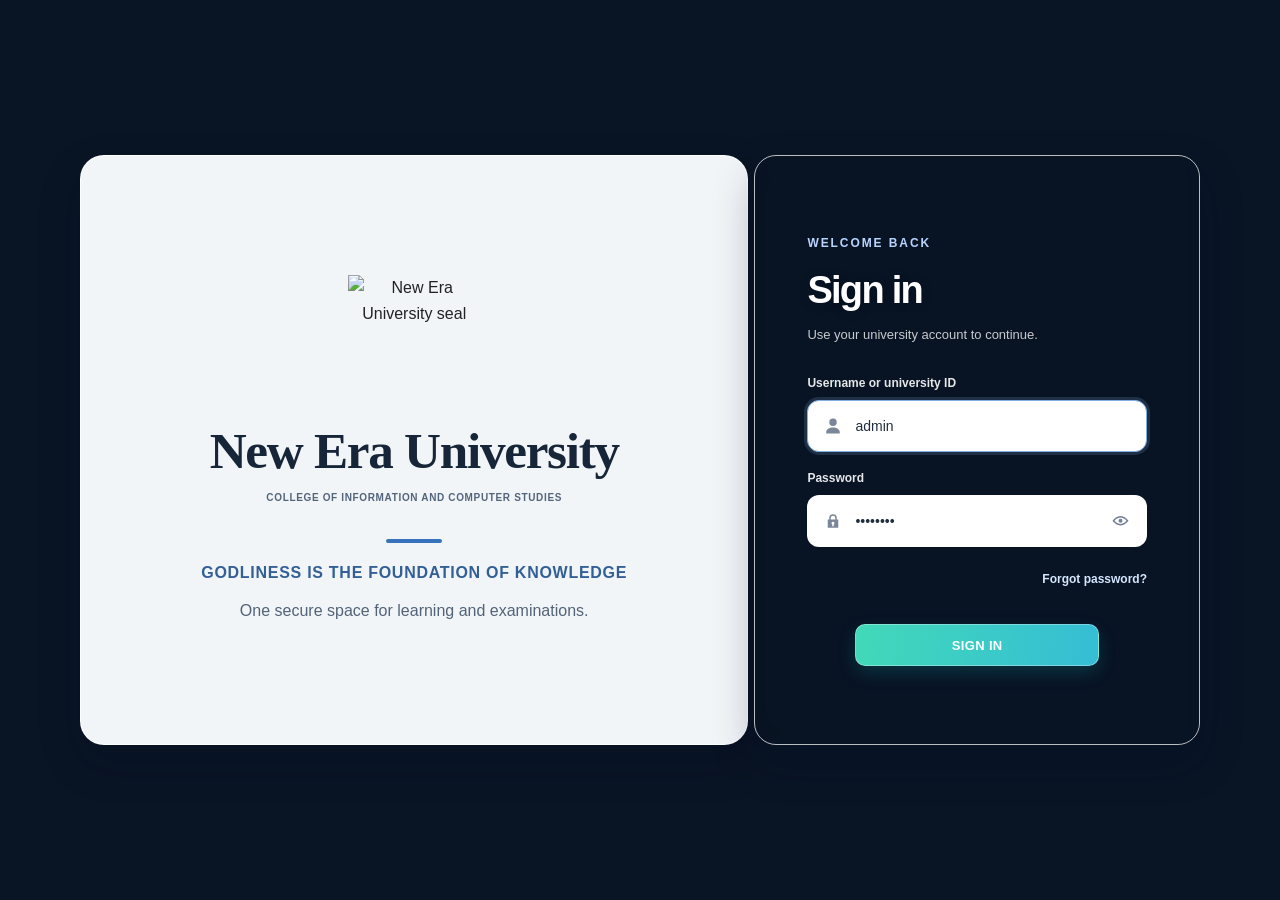
==== commit 9ebf21d2: "Add assignable roles, Discord-style permissions, login and mail fixes - Assignable roles (Exam maker" ====
--- a/html/index.html
+++ b/html/index.html
@@ -3,33 +3,11 @@
 <head>
   <meta charset="UTF-8" />
   <meta name="viewport" content="width=device-width, initial-scale=1.0" />
-  <title>Opening Sign In | Online Examination</title>
+  <title>Sign In | Online Examination</title>
+  <!-- Go straight to the sign-in page; nothing is drawn here, so there is no flash of an old page. -->
+  <script>window.location.replace('login.html' + window.location.search + window.location.hash);</script>
   <meta http-equiv="refresh" content="0; url=login.html">
-  <link rel="stylesheet" href="../css/style.css?v=20260919-unified-login">
-  <link rel="stylesheet" href="../css/shared-ui.css?v=20261118-keep-search">
+  <style>html,body{margin:0;min-height:100%;background:#0b1626}</style>
 </head>
-
-<body class="login-bg">
-  <div class="overlay"></div>
-  
-  <div class="container login-container">
-    <div class="header">
-      <img src="../assets/logo.PNG" alt="NEU Logo" class="logo" />
-      <div>
-        <h1>NEW ERA UNIVERSITY</h1>
-        <h3>COLLEGE OF INFORMATION AND COMPUTER STUDIES</h3>
-      </div>
-    </div>
-    
-    <p class="subtitle">Online Examination System</p>
-    
-    <p>Opening the secure sign-in page…</p>
-    <a class="btn admin" href="login.html">CONTINUE TO SIGN IN</a>
-  </div>
-  
-  <script>
-    window.location.replace("login.html");
-  </script>
-
-</body>
+<body><noscript><a href="login.html" style="color:#fff;font:14px sans-serif">Continue to sign in</a></noscript></body>
 </html>
